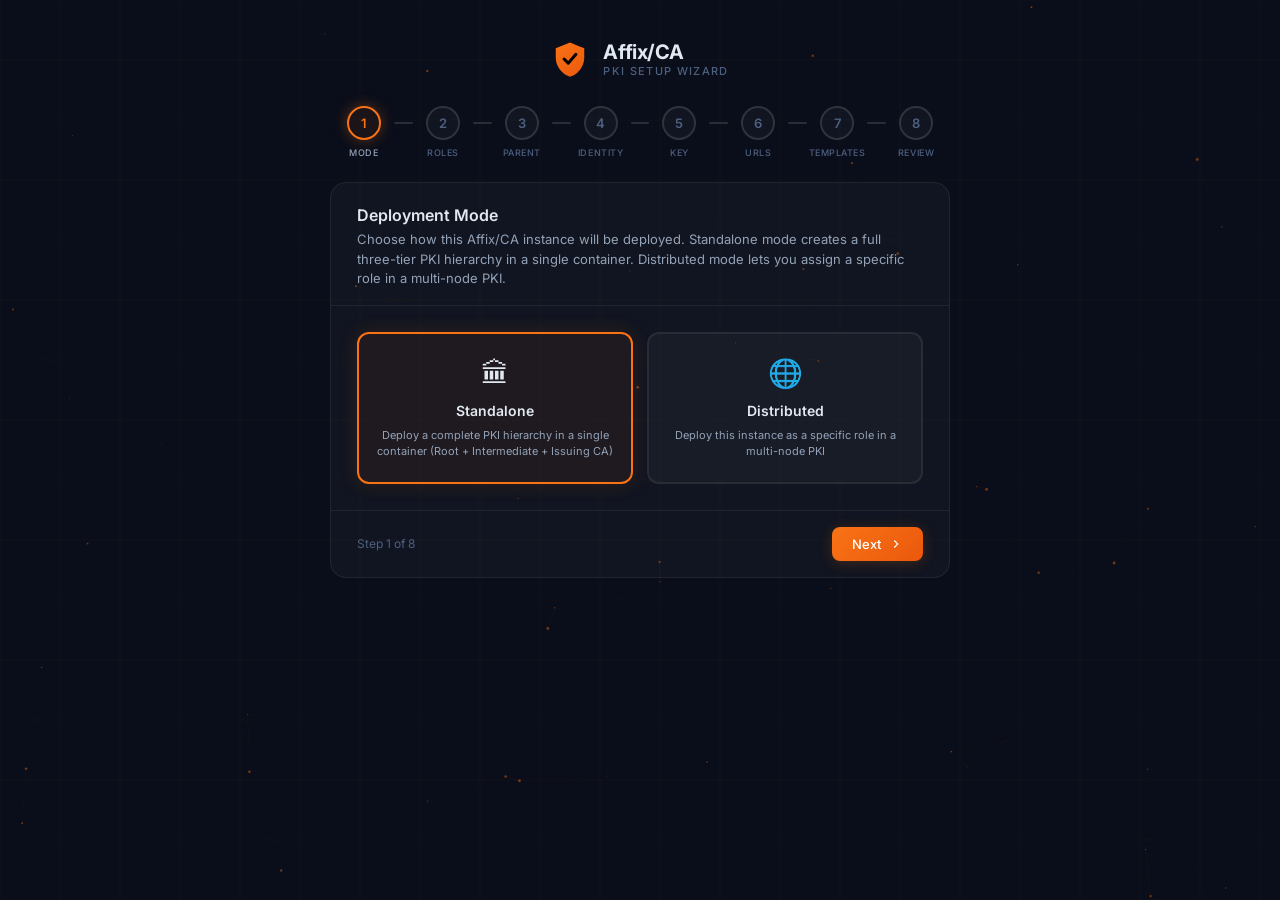
==== AffixCA/shared/ui/setup.html @ 4409b605 "Initial push" ====
<!DOCTYPE html>
<html lang="en">
<head>
  <meta charset="UTF-8" />
  <meta name="viewport" content="width=device-width, initial-scale=1.0" />
  <title>Affix/CA · PKI Setup Wizard</title>
  <link rel="preconnect" href="https://fonts.googleapis.com" />
  <link rel="preconnect" href="https://fonts.gstatic.com" crossorigin />
  <link href="https://fonts.googleapis.com/css2?family=Inter:wght@300;400;500;600;700&family=JetBrains+Mono:wght@400;500;600&display=swap" rel="stylesheet" />
  <style>
    :root {
      --bg:        #0a0e1a;
      --surface:   rgba(255,255,255,0.03);
      --surface2:  rgba(255,255,255,0.06);
      --border:    rgba(255,255,255,0.07);
      --border2:   rgba(255,255,255,0.13);
      --cyan:      #f97316;
      --violet:    #ea580c;
      --green:     #22c55e;
      --amber:     #f59e0b;
      --red:       #f43f5e;
      --text:      #e2e8f0;
      --text-mid:  #94a3b8;
      --text-muted:#4d6080;
      --radius:    12px;
    }

    *, *::before, *::after { box-sizing: border-box; margin: 0; padding: 0; }

    body {
      background: var(--bg);
      font-family: 'Inter', sans-serif;
      color: var(--text);
      min-height: 100vh;
      display: flex;
      align-items: flex-start;
      justify-content: center;
      padding: 40px 16px 60px;
      overflow-x: hidden;
    }

    /* -- Background canvas ------------------------------------------------- */
    #bg-canvas {
      position: fixed; inset: 0; z-index: 0; pointer-events: none;
    }

    /* -- Outer wrapper ----------------------------------------------------- */
    .wrap {
      position: relative; z-index: 1;
      width: 100%; max-width: 620px;
      display: flex; flex-direction: column; gap: 24px;
    }

    /* -- Brand ------------------------------------------------------------- */
    .brand {
      display: flex; align-items: center; gap: 14px;
      justify-content: center; padding-bottom: 4px;
    }
    .brand-shield { width: 38px; height: 38px; flex-shrink: 0; }
    .brand-text { display: flex; flex-direction: column; }
    .brand-title { font-size: 20px; font-weight: 700; letter-spacing: -.02em; }
    .brand-sub {
      font-size: 11px; font-weight: 500; letter-spacing: .12em;
      text-transform: uppercase; color: var(--text-muted);
    }

    /* -- Step indicator ---------------------------------------------------- */
    .steps {
      display: flex; align-items: flex-start; justify-content: space-between;
      padding: 0 4px;
    }
    .step {
      display: flex; flex-direction: column; align-items: center; gap: 7px;
      flex: 0 0 auto; width: 60px;
    }
    .step-ring {
      width: 34px; height: 34px; border-radius: 50%;
      border: 2px solid var(--border2);
      background: var(--surface);
      display: flex; align-items: center; justify-content: center;
      font-size: 13px; font-weight: 600; color: var(--text-muted);
      transition: all .3s ease; flex-shrink: 0; position: relative; z-index: 1;
    }
    .step.active .step-ring {
      border-color: var(--cyan); color: var(--cyan);
      background: rgba(249,115,22,.07);
      box-shadow: 0 0 14px rgba(249,115,22,.35);
    }
    .step.done .step-ring {
      border-color: var(--cyan); background: var(--cyan);
      color: #0a0e1a; font-size: 0;
    }
    .step.done .step-ring::after {
      content: '';
      display: block; width: 14px; height: 8px;
      border-left: 2.5px solid #0a0e1a;
      border-bottom: 2.5px solid #0a0e1a;
      transform: rotate(-45deg) translateY(-2px);
    }
    .step.skip .step-ring {
      border-color: var(--border); color: var(--text-muted);
      opacity: .35;
    }
    .step.skip .step-lbl { opacity: .35; }
    .step-lbl {
      font-size: 9px; font-weight: 500; text-transform: uppercase;
      letter-spacing: .06em; color: var(--text-muted); text-align: center;
      white-space: nowrap;
    }
    .step.active .step-lbl { color: var(--text-mid); }
    .step-line {
      flex: 1; height: 2px; background: var(--border2); align-self: flex-start;
      margin-top: 16px; border-radius: 2px; transition: background .4s;
    }
    .step-line.done { background: var(--cyan); }

    /* -- Card -------------------------------------------------------------- */
    .card {
      background: var(--surface);
      border: 1px solid var(--border);
      border-radius: 16px; overflow: hidden;
    }
    .card-head {
      padding: 22px 26px 16px;
      border-bottom: 1px solid var(--border);
    }
    .card-title { font-size: 16px; font-weight: 600; }
    .card-desc { font-size: 13px; color: var(--text-mid); margin-top: 5px; line-height: 1.5; }
    .card-body { padding: 26px; }
    .card-foot {
      padding: 16px 26px;
      border-top: 1px solid var(--border);
      display: flex; align-items: center; justify-content: space-between;
    }
    .foot-meta { font-size: 12px; color: var(--text-muted); }

    /* -- Panel visibility -------------------------------------------------- */
    .panel { display: none; }
    .panel.active { display: block; }

    /* -- Form -------------------------------------------------------------- */
    .fg { display: flex; flex-direction: column; gap: 18px; }
    .row2 { display: grid; grid-template-columns: 1fr 1fr; gap: 14px; }
    .fgroup { display: flex; flex-direction: column; gap: 6px; }
    .fgroup label {
      font-size: 12px; font-weight: 500; color: var(--text-mid);
      letter-spacing: .02em;
    }
    .fgroup .hint { font-size: 11px; color: var(--text-muted); line-height: 1.4; }
    .opt-tag {
      font-size: 10px; font-weight: 500; color: var(--text-muted);
      border: 1px solid var(--border2); border-radius: 4px;
      padding: 1px 5px; margin-left: 4px; vertical-align: middle;
    }

    input[type=text], input[type=url], input[type=number], input[type=password], select {
      background: rgba(255,255,255,0.04);
      border: 1px solid var(--border2);
      border-radius: 8px; padding: 9px 12px;
      font-size: 13px; font-family: inherit; color: var(--text);
      outline: none; width: 100%;
      transition: border-color .2s, box-shadow .2s;
    }
    input:focus, select:focus {
      border-color: var(--cyan);
      box-shadow: 0 0 0 3px rgba(249,115,22,.1);
    }
    input::placeholder { color: var(--text-muted); }
    input.err { border-color: var(--red); }

    /* -- DN preview -------------------------------------------------------- */
    .dn-box {
      margin-top: 6px;
      background: rgba(0,0,0,.3);
      border: 1px solid var(--border);
      border-radius: 8px; padding: 12px 14px;
    }
    .dn-label {
      font-size: 10px; font-weight: 600; letter-spacing: .1em;
      text-transform: uppercase; color: var(--text-muted); margin-bottom: 6px;
    }
    .dn-val {
      font-family: 'JetBrains Mono', monospace; font-size: 12px;
      color: var(--cyan); word-break: break-all; line-height: 1.6;
    }

    /* -- Mode / role selection cards --------------------------------------- */
    .mode-grid { display: grid; grid-template-columns: 1fr 1fr; gap: 14px; }
    .mode-card {
      background: var(--surface);
      border: 2px solid var(--border);
      border-radius: var(--radius); padding: 22px 18px;
      cursor: pointer; transition: all .2s;
      display: flex; flex-direction: column; gap: 8px;
      user-select: none; text-align: center;
    }
    .mode-card:hover { border-color: var(--border2); background: var(--surface2); }
    .mode-card.sel {
      border-color: var(--cyan); background: rgba(249,115,22,.05);
      box-shadow: 0 0 20px rgba(249,115,22,.13);
    }
    .mode-icon {
      font-size: 28px; margin-bottom: 4px;
      filter: grayscale(0.2);
    }
    .mode-card.sel .mode-icon { filter: none; }
    .mode-name { font-size: 14px; font-weight: 600; }
    .mode-desc { font-size: 11px; color: var(--text-mid); line-height: 1.5; }

    /* -- Role checkboxes / radios ----------------------------------------- */
    .role-list { display: flex; flex-direction: column; gap: 12px; }
    .role-item {
      display: flex; align-items: flex-start; gap: 12px;
      background: var(--surface);
      border: 1px solid var(--border);
      border-radius: var(--radius); padding: 14px 16px;
      cursor: pointer; transition: all .2s; user-select: none;
    }
    .role-item:hover { border-color: var(--border2); background: var(--surface2); }
    .role-item.sel {
      border-color: var(--cyan); background: rgba(249,115,22,.04);
    }
    .role-item input[type=checkbox],
    .role-item input[type=radio] {
      width: 16px; height: 16px; margin-top: 2px; flex-shrink: 0;
      accent-color: var(--cyan);
    }
    .role-info { display: flex; flex-direction: column; gap: 3px; }
    .role-name { font-size: 13px; font-weight: 600; }
    .role-desc { font-size: 11px; color: var(--text-mid); line-height: 1.45; }

    /* -- Key algorithm cards ----------------------------------------------- */
    .key-grid { display: grid; grid-template-columns: 1fr 1fr; gap: 12px; }
    .key-card {
      background: var(--surface);
      border: 2px solid var(--border);
      border-radius: var(--radius); padding: 16px 14px;
      cursor: pointer; transition: all .2s;
      display: flex; flex-direction: column; gap: 5px;
      user-select: none;
    }
    .key-card:hover { border-color: var(--border2); background: var(--surface2); }
    .key-card.sel {
      border-color: var(--cyan); background: rgba(249,115,22,.05);
      box-shadow: 0 0 20px rgba(249,115,22,.13);
    }
    .key-name { font-size: 13px; font-weight: 600; }
    .key-desc { font-size: 11px; color: var(--text-mid); line-height: 1.45; }
    .key-badge {
      display: inline-block; margin-top: 4px;
      font-size: 10px; font-weight: 600; padding: 2px 8px; border-radius: 999px;
    }
    .badge-rec  { background: rgba(249,115,22,.14); color: var(--cyan); }
    .badge-mod  { background: rgba(124,58,237,.18); color: #a78bfa; }
    .badge-leg  { background: rgba(100,100,130,.18); color: var(--text-muted); }

    /* -- Validity slider --------------------------------------------------- */
    .slider-row { display: flex; align-items: center; gap: 14px; margin-top: 2px; }
    .slider {
      -webkit-appearance: none; flex: 1; height: 4px;
      background: var(--border2); border-radius: 4px; outline: none;
    }
    .slider::-webkit-slider-thumb {
      -webkit-appearance: none; width: 18px; height: 18px; border-radius: 50%;
      background: var(--cyan); cursor: pointer;
      box-shadow: 0 0 10px rgba(249,115,22,.5);
    }
    .slider-val {
      font-family: 'JetBrains Mono', monospace; font-size: 13px; font-weight: 600;
      color: var(--cyan); min-width: 72px; text-align: right;
    }
    .slider-ticks {
      display: flex; justify-content: space-between;
      font-size: 10px; color: var(--text-muted); margin-top: 5px;
    }

    /* -- Section heading --------------------------------------------------- */
    .section-label {
      font-size: 11px; font-weight: 600; letter-spacing: .08em;
      text-transform: uppercase; color: var(--text-muted); margin-bottom: 12px;
    }

    /* -- Template cards ---------------------------------------------------- */
    .tpl-grid { display: grid; grid-template-columns: 1fr 1fr; gap: 10px; }
    .tpl-card {
      display: flex; align-items: flex-start; gap: 10px;
      background: var(--surface);
      border: 1px solid var(--border);
      border-left: 3px solid var(--border2);
      border-radius: var(--radius); padding: 12px 14px;
      cursor: pointer; transition: all .2s; user-select: none;
    }
    .tpl-card:hover { border-color: var(--border2); background: var(--surface2); }
    .tpl-card.sel {
      border-color: var(--cyan); border-left-color: var(--cyan);
      background: rgba(249,115,22,.04);
    }
    .tpl-card.tpl-server  { border-left-color: var(--green); }
    .tpl-card.tpl-client  { border-left-color: #ea580c; }
    .tpl-card.tpl-code    { border-left-color: var(--violet); }
    .tpl-card.tpl-email   { border-left-color: var(--amber); }
    .tpl-card.tpl-device  { border-left-color: #6366f1; }
    .tpl-card.tpl-wifi    { border-left-color: #f59e0b; }
    .tpl-card.tpl-vpn     { border-left-color: #8b5cf6; }
    .tpl-card.tpl-smart   { border-left-color: #ec4899; }
    .tpl-card.sel.tpl-server  { border-left-color: var(--green); }
    .tpl-card.sel.tpl-client  { border-left-color: #ea580c; }
    .tpl-card.sel.tpl-code    { border-left-color: var(--violet); }
    .tpl-card.sel.tpl-email   { border-left-color: var(--amber); }
    .tpl-card.sel.tpl-device  { border-left-color: #6366f1; }
    .tpl-card.sel.tpl-wifi    { border-left-color: #f59e0b; }
    .tpl-card.sel.tpl-vpn     { border-left-color: #8b5cf6; }
    .tpl-card.sel.tpl-smart   { border-left-color: #ec4899; }
    .tpl-card input[type=checkbox] {
      width: 14px; height: 14px; margin-top: 1px; flex-shrink: 0;
      accent-color: var(--cyan);
    }
    .tpl-info { display: flex; flex-direction: column; gap: 2px; }
    .tpl-name { font-size: 12px; font-weight: 600; }
    .tpl-desc { font-size: 10px; color: var(--text-mid); line-height: 1.4; }
    .tpl-icon { font-size: 14px; flex-shrink: 0; margin-top: 1px; }

    /* -- Buttons ----------------------------------------------------------- */
    .btn {
      display: inline-flex; align-items: center; gap: 8px;
      padding: 9px 20px; border-radius: 8px; border: none;
      font-size: 13px; font-weight: 500; font-family: inherit;
      cursor: pointer; transition: all .2s; text-decoration: none;
      white-space: nowrap;
    }
    .btn-primary {
      background: linear-gradient(135deg, #f97316, #ea580c);
      color: #fff; box-shadow: 0 2px 14px rgba(249,115,22,.2);
    }
    .btn-primary:hover { box-shadow: 0 4px 22px rgba(249,115,22,.38); transform: translateY(-1px); }
    .btn-primary:disabled { opacity: .45; cursor: not-allowed; transform: none; }
    .btn-ghost {
      background: transparent; color: var(--text-mid);
      border: 1px solid var(--border2);
    }
    .btn-ghost:hover { color: var(--text); border-color: rgba(255,255,255,.22); }
    .btn-success {
      background: linear-gradient(135deg, #f97316, #ea580c);
      color: #fff; box-shadow: 0 2px 14px rgba(249,115,22,.25);
      font-size: 14px; font-weight: 600; padding: 11px 28px;
    }
    .btn-success:hover { box-shadow: 0 4px 24px rgba(249,115,22,.45); transform: translateY(-1px); }
    .btn-test {
      background: rgba(249,115,22,.1); color: var(--cyan);
      border: 1px solid rgba(249,115,22,.25);
      padding: 7px 16px; font-size: 12px;
    }
    .btn-test:hover { background: rgba(249,115,22,.18); }
    .btn-test:disabled { opacity: .4; cursor: not-allowed; }

    /* -- Review table ------------------------------------------------------ */
    .review { display: flex; flex-direction: column; gap: 0; }
    .rrow {
      display: flex; justify-content: space-between; align-items: baseline;
      padding: 9px 0; border-bottom: 1px solid var(--border);
      gap: 16px;
    }
    .rrow:last-child { border-bottom: none; }
    .rkey { font-size: 12px; color: var(--text-muted); flex-shrink: 0; min-width: 128px; }
    .rval { font-family: 'JetBrains Mono', monospace; font-size: 12px; color: var(--text); word-break: break-all; text-align: right; }

    /* -- Error banner ------------------------------------------------------ */
    .err-box {
      background: rgba(244,63,94,.08); border: 1px solid rgba(244,63,94,.28);
      border-radius: 8px; padding: 12px 14px;
      font-size: 12px; color: #f87171; margin-bottom: 18px; display: none;
    }
    .err-box.show { display: block; }

    /* -- Connection test result -------------------------------------------- */
    .conn-result {
      margin-top: 14px; padding: 14px 16px;
      background: rgba(0,0,0,.3); border: 1px solid var(--border);
      border-radius: 8px; display: none;
    }
    .conn-result.show { display: block; }
    .conn-result.success { border-color: rgba(249,115,22,.3); }
    .conn-result.failure { border-color: rgba(244,63,94,.3); }
    .conn-result .conn-title {
      font-size: 12px; font-weight: 600; margin-bottom: 6px;
    }
    .conn-result.success .conn-title { color: var(--cyan); }
    .conn-result.failure .conn-title { color: var(--red); }
    .conn-detail {
      font-family: 'JetBrains Mono', monospace; font-size: 11px;
      color: var(--text-mid); line-height: 1.7;
    }

    /* -- Progress screen --------------------------------------------------- */
    .progress-wrap { padding: 32px 26px 26px; }
    .spinner {
      width: 36px; height: 36px; border-radius: 50%;
      border: 3px solid rgba(249,115,22,.1); border-top-color: var(--cyan);
      animation: spin .75s linear infinite; margin: 0 auto 20px;
    }
    @keyframes spin { to { transform: rotate(360deg); } }
    .prog-log {
      background: rgba(0,0,0,.4); border: 1px solid var(--border);
      border-radius: 8px; padding: 14px 16px;
      font-family: 'JetBrains Mono', monospace; font-size: 11px; line-height: 1.8;
      color: var(--text-muted); height: 220px; overflow-y: auto;
    }
    .log-l { display: block; }
    .log-l::before { content: '\203A '; color: var(--border2); }
    .log-l.active { color: var(--cyan); }
    .log-l.done   { color: var(--cyan); }
    .prog-title { font-size: 16px; font-weight: 600; text-align: center; margin-bottom: 6px; }
    .prog-sub   { font-size: 13px; color: var(--text-mid); text-align: center; margin-bottom: 24px; }

    /* -- Success screen ---------------------------------------------------- */
    .success-wrap { padding: 36px 26px 30px; display: flex; flex-direction: column; align-items: center; gap: 20px; }
    .check-ring {
      width: 62px; height: 62px; border-radius: 50%;
      background: rgba(249,115,22,.1); border: 2px solid var(--cyan);
      display: flex; align-items: center; justify-content: center;
      box-shadow: 0 0 28px rgba(249,115,22,.22);
    }
    .check-ring svg { width: 30px; height: 30px; stroke: var(--cyan); }
    .suc-title { font-size: 20px; font-weight: 700; text-align: center; }
    .suc-sub   { font-size: 13px; color: var(--text-mid); text-align: center; max-width: 400px; line-height: 1.6; }
    .cert-grid {
      width: 100%; background: rgba(0,0,0,.35);
      border: 1px solid var(--border); border-radius: 8px;
      padding: 14px 16px; display: flex; flex-direction: column; gap: 8px;
    }
    .ci-row { display: flex; gap: 10px; font-size: 12px; }
    .ci-key { font-family: 'JetBrains Mono', monospace; color: var(--text-muted); min-width: 102px; flex-shrink: 0; }
    .ci-val { font-family: 'JetBrains Mono', monospace; color: var(--cyan); word-break: break-all; }

    /* -- Standalone note --------------------------------------------------- */
    .note-box {
      background: rgba(249,115,22,.04); border: 1px solid rgba(249,115,22,.12);
      border-radius: 8px; padding: 10px 14px; margin-top: 8px;
      font-size: 11px; color: var(--text-mid); line-height: 1.5;
    }

    /* -- Help modal -------------------------------------------------------- */
    .modal-overlay {
      position: fixed; inset: 0; z-index: 100;
      background: rgba(0,0,0,.65); backdrop-filter: blur(4px);
      display: none; align-items: center; justify-content: center;
      padding: 24px;
    }
    .modal-overlay.show { display: flex; }
    .modal {
      background: #111827; border: 1px solid var(--border2);
      border-radius: 16px; max-width: 640px; width: 100%;
      max-height: 80vh; overflow-y: auto;
      box-shadow: 0 8px 40px rgba(0,0,0,.6);
    }
    .modal-head {
      padding: 20px 24px 14px;
      border-bottom: 1px solid var(--border);
      display: flex; align-items: center; justify-content: space-between;
    }
    .modal-head h3 { font-size: 15px; font-weight: 600; }
    .modal-close {
      background: none; border: none; color: var(--text-muted);
      cursor: pointer; font-size: 18px; padding: 4px 8px;
      border-radius: 6px; transition: all .2s;
    }
    .modal-close:hover { color: var(--text); background: var(--surface2); }
    .modal-body { padding: 20px 24px 24px; }
    .modal-body h4 {
      font-size: 13px; font-weight: 600; color: var(--cyan);
      margin: 18px 0 8px; display: flex; align-items: center; gap: 8px;
    }
    .modal-body h4:first-child { margin-top: 0; }
    .modal-body p {
      font-size: 12px; color: var(--text-mid); line-height: 1.65; margin: 0 0 8px;
    }
    .modal-body code {
      font-family: 'JetBrains Mono', monospace; font-size: 11px;
      background: rgba(249,115,22,.08); color: var(--cyan);
      padding: 1px 6px; border-radius: 4px;
    }
    .modal-body .url-example {
      background: rgba(0,0,0,.35); border: 1px solid var(--border);
      border-radius: 8px; padding: 10px 14px; margin: 8px 0 12px;
      font-family: 'JetBrains Mono', monospace; font-size: 11px;
      color: var(--green); line-height: 1.7;
    }
    .modal-body .role-tag {
      display: inline-block; font-size: 10px; font-weight: 600;
      padding: 2px 8px; border-radius: 999px; margin-left: 4px;
    }
    .role-tag.rt-issuing { background: rgba(34,197,94,.15); color: var(--green); }
    .role-tag.rt-all { background: rgba(124,58,237,.18); color: #a78bfa; }

    /* -- Help trigger button ----------------------------------------------- */
    .btn-help {
      background: rgba(249,115,22,.08); color: var(--cyan);
      border: 1px solid rgba(249,115,22,.2); border-radius: 8px;
      padding: 6px 14px; font-size: 12px; font-weight: 500;
      font-family: inherit; cursor: pointer; transition: all .2s;
      display: inline-flex; align-items: center; gap: 6px;
    }
    .btn-help:hover { background: rgba(249,115,22,.15); border-color: rgba(249,115,22,.35); }
  </style>
</head>
<body>
  <canvas id="bg-canvas"></canvas>

  <div class="wrap">

    <!-- Brand -->
    <div class="brand">
      <svg class="brand-shield" viewBox="0 0 32 32" fill="none">
        <path d="M16 2L4 7v8c0 7.18 5.16 13.9 12 15.93C22.84 28.9 28 22.18 28 15V7L16 2z" fill="url(#sg)"/>
        <path d="M11 16l3.5 3.5L21 12" stroke="#000" stroke-width="2.5" stroke-linecap="round" stroke-linejoin="round"/>
        <defs>
          <linearGradient id="sg" x1="4" y1="2" x2="28" y2="32" gradientUnits="userSpaceOnUse">
            <stop offset="0%" stop-color="#f97316"/>
            <stop offset="100%" stop-color="#ea580c"/>
          </linearGradient>
        </defs>
      </svg>
      <div class="brand-text">
        <span class="brand-title">Affix/CA</span>
        <span class="brand-sub">PKI Setup Wizard</span>
      </div>
    </div>

    <!-- Step indicator -->
    <div class="steps" id="steps">
      <div class="step active" data-s="1">
        <div class="step-ring">1</div>
        <div class="step-lbl">Mode</div>
      </div>
      <div class="step-line" id="line-1"></div>
      <div class="step" data-s="2">
        <div class="step-ring">2</div>
        <div class="step-lbl">Roles</div>
      </div>
      <div class="step-line" id="line-2"></div>
      <div class="step" data-s="3">
        <div class="step-ring">3</div>
        <div class="step-lbl">Parent</div>
      </div>
      <div class="step-line" id="line-3"></div>
      <div class="step" data-s="4">
        <div class="step-ring">4</div>
        <div class="step-lbl">Identity</div>
      </div>
      <div class="step-line" id="line-4"></div>
      <div class="step" data-s="5">
        <div class="step-ring">5</div>
        <div class="step-lbl">Key</div>
      </div>
      <div class="step-line" id="line-5"></div>
      <div class="step" data-s="6">
        <div class="step-ring">6</div>
        <div class="step-lbl">URLs</div>
      </div>
      <div class="step-line" id="line-6"></div>
      <div class="step" data-s="7">
        <div class="step-ring">7</div>
        <div class="step-lbl">Templates</div>
      </div>
      <div class="step-line" id="line-7"></div>
      <div class="step" data-s="8">
        <div class="step-ring">8</div>
        <div class="step-lbl">Review</div>
      </div>
    </div>

    <!-- ================================================================== -->
    <!-- Step 1 -- Deployment Mode                                          -->
    <!-- ================================================================== -->
    <div class="card panel active" id="p1">
      <div class="card-head">
        <div class="card-title">Deployment Mode</div>
        <div class="card-desc">
          Choose how this Affix/CA instance will be deployed. Standalone mode creates a full three-tier PKI hierarchy in a single container. Distributed mode lets you assign a specific role in a multi-node PKI.
        </div>
      </div>
      <div class="card-body">
        <div class="mode-grid" id="mode-grid">
          <div class="mode-card sel" data-mode="standalone">
            <div class="mode-icon">&#x1f3db;</div>
            <div class="mode-name">Standalone</div>
            <div class="mode-desc">Deploy a complete PKI hierarchy in a single container (Root + Intermediate + Issuing CA)</div>
          </div>
          <div class="mode-card" data-mode="distributed">
            <div class="mode-icon">&#x1f310;</div>
            <div class="mode-name">Distributed</div>
            <div class="mode-desc">Deploy this instance as a specific role in a multi-node PKI</div>
          </div>
        </div>
      </div>
      <div class="card-foot">
        <span class="foot-meta">Step 1 of 8</span>
        <button class="btn btn-primary" id="btn-next-1">
          Next
          <svg viewBox="0 0 24 24" fill="none" stroke="currentColor" stroke-width="2" width="14" height="14">
            <polyline points="9 18 15 12 9 6"/>
          </svg>
        </button>
      </div>
    </div>

    <!-- ================================================================== -->
    <!-- Step 2 -- Role Selection                                           -->
    <!-- ================================================================== -->
    <div class="card panel" id="p2">
      <div class="card-head">
        <div class="card-title">Role Selection</div>
        <div class="card-desc" id="role-desc">
          All three CA roles will be deployed on this instance.
        </div>
      </div>
      <div class="card-body">
        <!-- Standalone: checkboxes (all pre-checked, disabled) -->
        <div id="roles-standalone" class="role-list">
          <label class="role-item sel">
            <input type="checkbox" checked disabled />
            <div class="role-info">
              <div class="role-name">Root CA</div>
              <div class="role-desc">The trust anchor of your PKI. Issues certificates only to subordinate CAs.</div>
            </div>
          </label>
          <label class="role-item sel">
            <input type="checkbox" checked disabled />
            <div class="role-info">
              <div class="role-name">Intermediate CA</div>
              <div class="role-desc">Policy CA that bridges the Root and Issuing CA. Adds a layer of security.</div>
            </div>
          </label>
          <label class="role-item sel">
            <input type="checkbox" checked disabled />
            <div class="role-info">
              <div class="role-name">Issuing CA</div>
              <div class="role-desc">Issues end-entity certificates (TLS, S/MIME, code signing, etc.) to users and servers.</div>
            </div>
          </label>
          <div class="note-box">All roles will run on this instance.</div>
        </div>
        <!-- Distributed: radio buttons -->
        <div id="roles-distributed" class="role-list" style="display:none">
          <label class="role-item sel" data-role="root">
            <input type="radio" name="dist-role" value="root" checked />
            <div class="role-info">
              <div class="role-name">Root CA</div>
              <div class="role-desc">The trust anchor of your PKI. Typically kept offline after signing subordinate CAs.</div>
            </div>
          </label>
          <label class="role-item" data-role="intermediate">
            <input type="radio" name="dist-role" value="intermediate" />
            <div class="role-info">
              <div class="role-name">Intermediate CA</div>
              <div class="role-desc">Policy CA that bridges the Root and Issuing CA. Adds an isolation layer.</div>
            </div>
          </label>
          <label class="role-item" data-role="issuing">
            <input type="radio" name="dist-role" value="issuing" />
            <div class="role-info">
              <div class="role-name">Issuing CA</div>
              <div class="role-desc">Issues end-entity certificates to users, servers, and devices.</div>
            </div>
          </label>
        </div>
      </div>
      <div class="card-foot">
        <button class="btn btn-ghost" id="btn-back-2">
          <svg viewBox="0 0 24 24" fill="none" stroke="currentColor" stroke-width="2" width="14" height="14">
            <polyline points="15 18 9 12 15 6"/>
          </svg>
          Back
        </button>
        <button class="btn btn-primary" id="btn-next-2">
          Next
          <svg viewBox="0 0 24 24" fill="none" stroke="currentColor" stroke-width="2" width="14" height="14">
            <polyline points="9 18 15 12 9 6"/>
          </svg>
        </button>
      </div>
    </div>

    <!-- ================================================================== -->
    <!-- Step 3 -- Parent Connection                                        -->
    <!-- ================================================================== -->
    <div class="card panel" id="p3">
      <div class="card-head">
        <div class="card-title">Parent CA Connection</div>
        <div class="card-desc">
          This node requires a parent CA to sign its certificate. Provide the URL of the parent CA instance so we can establish the trust chain.
        </div>
      </div>
      <div class="card-body">
        <div class="fg">
          <div class="fgroup">
            <label>Parent CA URL *</label>
            <input id="f-parent-url" type="url" placeholder="https://root-ca.example.com:8080" />
            <span class="hint">The base URL of the parent Affix/CA instance that will sign this CA's certificate</span>
          </div>
          <button class="btn btn-test" id="btn-test-conn" type="button">
            <svg viewBox="0 0 24 24" fill="none" stroke="currentColor" stroke-width="2" width="14" height="14">
              <path d="M22 11.08V12a10 10 0 1 1-5.93-9.14"/>
              <polyline points="22 4 12 14.01 9 11.01"/>
            </svg>
            Test Connection
          </button>
          <div class="conn-result" id="conn-result">
            <div class="conn-title" id="conn-title"></div>
            <div class="conn-detail" id="conn-detail"></div>
          </div>
        </div>
      </div>
      <div class="card-foot">
        <button class="btn btn-ghost" id="btn-back-3">
          <svg viewBox="0 0 24 24" fill="none" stroke="currentColor" stroke-width="2" width="14" height="14">
            <polyline points="15 18 9 12 15 6"/>
          </svg>
          Back
        </button>
        <button class="btn btn-primary" id="btn-next-3">
          Next
          <svg viewBox="0 0 24 24" fill="none" stroke="currentColor" stroke-width="2" width="14" height="14">
            <polyline points="9 18 15 12 9 6"/>
          </svg>
        </button>
      </div>
    </div>

    <!-- ================================================================== -->
    <!-- Step 4 -- Organization Identity                                    -->
    <!-- ================================================================== -->
    <div class="card panel" id="p4">
      <div class="card-head">
        <div class="card-title">Organization Identity</div>
        <div class="card-desc">
          These details are embedded in the CA certificate and propagated to every certificate this CA signs. Choose carefully -- they cannot be changed without reissuing the CA.
        </div>
      </div>
      <div class="card-body">
        <div class="fg">
          <div class="fgroup">
            <label>Organization Name *</label>
            <input id="f-org" type="text" placeholder="Acme Corp" autocomplete="organization" />
          </div>
          <div class="fgroup">
            <label>CA Common Name (CN) *</label>
            <input id="f-cn" type="text" placeholder="Acme Corp Root CA" />
            <span class="hint">The display name shown in certificate viewers for this CA</span>
          </div>
          <div class="row2">
            <div class="fgroup">
              <label>Country (2-letter ISO) *</label>
              <input id="f-country" type="text" placeholder="US" maxlength="2"
                     style="text-transform:uppercase; letter-spacing:.1em" autocomplete="country" />
            </div>
            <div class="fgroup">
              <label>State / Province <span class="opt-tag">optional</span></label>
              <input id="f-state" type="text" placeholder="California" autocomplete="address-level1" />
            </div>
          </div>
          <div class="fgroup">
            <label>Locality / City <span class="opt-tag">optional</span></label>
            <input id="f-locality" type="text" placeholder="San Francisco" autocomplete="address-level2" />
          </div>

          <!-- Live DN preview -->
          <div class="dn-box">
            <div class="dn-label">Distinguished Name Preview</div>
            <div class="dn-val" id="dn-val">/C=US/CN=Root CA</div>
          </div>
        </div>
      </div>
      <div class="card-foot">
        <button class="btn btn-ghost" id="btn-back-4">
          <svg viewBox="0 0 24 24" fill="none" stroke="currentColor" stroke-width="2" width="14" height="14">
            <polyline points="15 18 9 12 15 6"/>
          </svg>
          Back
        </button>
        <button class="btn btn-primary" id="btn-next-4">
          Next
          <svg viewBox="0 0 24 24" fill="none" stroke="currentColor" stroke-width="2" width="14" height="14">
            <polyline points="9 18 15 12 9 6"/>
          </svg>
        </button>
      </div>
    </div>

    <!-- ================================================================== -->
    <!-- Step 5 -- Key & Validity                                           -->
    <!-- ================================================================== -->
    <div class="card panel" id="p5">
      <div class="card-head">
        <div class="card-title">Key &amp; Certificate Configuration</div>
        <div class="card-desc">
          Select the cryptographic algorithm for the CA private key and set how long the CA certificate will be valid.
        </div>
      </div>
      <div class="card-body">
        <div class="section-label">Key Algorithm</div>
        <div class="key-grid" id="key-grid">
          <div class="key-card sel" data-algo="rsa" data-param="4096">
            <div class="key-name">RSA 4096</div>
            <div class="key-desc">Maximum compatibility -- works with all PKI clients, smart cards, and HSMs</div>
            <span class="key-badge badge-rec">Recommended</span>
          </div>
          <div class="key-card" data-algo="ecdsa" data-param="P-384">
            <div class="key-name">ECDSA P-384</div>
            <div class="key-desc">Modern elliptic curve -- smaller keys, faster verification, suite-B compliant</div>
            <span class="key-badge badge-mod">Modern</span>
          </div>
          <div class="key-card" data-algo="rsa" data-param="2048">
            <div class="key-name">RSA 2048</div>
            <div class="key-desc">Broad compatibility with older devices, significantly faster key generation</div>
            <span class="key-badge badge-leg">Legacy</span>
          </div>
          <div class="key-card" data-algo="ecdsa" data-param="P-256">
            <div class="key-name">ECDSA P-256</div>
            <div class="key-desc">Smallest footprint, ideal for IoT and resource-constrained environments</div>
            <span class="key-badge badge-mod">Modern</span>
          </div>
        </div>

        <div style="margin-top: 28px;">
          <div class="section-label">Certificate Validity Period</div>
          <div class="slider-row">
            <input type="range" class="slider" id="validity-slider"
                   min="3652" max="10957" value="10957" step="365" />
            <div class="slider-val" id="validity-display">30 years</div>
          </div>
          <div class="slider-ticks" id="slider-ticks">
            <span>10 yr</span>
            <span>15 yr</span>
            <span>20 yr</span>
            <span>25 yr</span>
            <span>30 yr</span>
          </div>
          <span class="hint" id="validity-hint" style="margin-top:8px;display:block">
            Root CAs are typically valid for 20-30 years. The CA must be renewed before it expires.
          </span>
        </div>
      </div>
      <div class="card-foot">
        <button class="btn btn-ghost" id="btn-back-5">
          <svg viewBox="0 0 24 24" fill="none" stroke="currentColor" stroke-width="2" width="14" height="14">
            <polyline points="15 18 9 12 15 6"/>
          </svg>
          Back
        </button>
        <button class="btn btn-primary" id="btn-next-5">
          Next
          <svg viewBox="0 0 24 24" fill="none" stroke="currentColor" stroke-width="2" width="14" height="14">
            <polyline points="9 18 15 12 9 6"/>
          </svg>
        </button>
      </div>
    </div>

    <!-- ================================================================== -->
    <!-- Step 6 -- PKI Distribution URLs                                    -->
    <!-- ================================================================== -->
    <div class="card panel" id="p6">
      <div class="card-head">
        <div class="card-title" style="display:flex;align-items:center;gap:12px">
          PKI Distribution URLs
          <button class="btn-help" id="btn-url-help" type="button">
            <svg viewBox="0 0 24 24" fill="none" stroke="currentColor" stroke-width="2" width="14" height="14">
              <circle cx="12" cy="12" r="10"/><path d="M9.09 9a3 3 0 0 1 5.83 1c0 2-3 3-3 3"/><line x1="12" y1="17" x2="12.01" y2="17"/>
            </svg>
            What are these?
          </button>
        </div>
        <div class="card-desc">
          Define the public URLs where clients can download CA certificates, CRLs, and check certificate status. These URLs are embedded into every certificate this CA signs and cannot be easily changed later.
        </div>
      </div>
      <div class="card-body">
        <div class="fg">
          <div class="fgroup">
            <label>CRL Distribution Point (CDP) <span class="opt-tag">recommended</span></label>
            <input id="f-cdp-url" type="url" placeholder="http://crl.example.com/ca.crl" />
            <span class="hint">URL where the Certificate Revocation List can be downloaded. Clients check this to verify certificates haven't been revoked.</span>
          </div>
          <div class="fgroup">
            <label>Authority Information Access (AIA) <span class="opt-tag">recommended</span></label>
            <input id="f-aia-url" type="url" placeholder="http://certs.example.com/ca.crt" />
            <span class="hint">URL where the issuing CA's certificate can be downloaded. Helps clients build the full trust chain.</span>
          </div>
          <div class="fgroup">
            <label>OCSP Responder URL <span class="opt-tag">recommended</span></label>
            <input id="f-ocsp-url" type="url" placeholder="http://ocsp.example.com" />
            <span class="hint">URL of the Online Certificate Status Protocol responder for real-time revocation checking.</span>
          </div>
          <div class="note-box">
            These URLs use <strong>HTTP</strong> (not HTTPS) by convention because the responses themselves are cryptographically signed. Leave blank to skip -- you can configure them later in Settings, but certificates already issued will not be updated.
          </div>
        </div>
      </div>
      <div class="card-foot">
        <button class="btn btn-ghost" id="btn-back-6">
          <svg viewBox="0 0 24 24" fill="none" stroke="currentColor" stroke-width="2" width="14" height="14">
            <polyline points="15 18 9 12 15 6"/>
          </svg>
          Back
        </button>
        <button class="btn btn-primary" id="btn-next-6">
          Next
          <svg viewBox="0 0 24 24" fill="none" stroke="currentColor" stroke-width="2" width="14" height="14">
            <polyline points="9 18 15 12 9 6"/>
          </svg>
        </button>
      </div>
    </div>

    <!-- ================================================================== -->
    <!-- Step 7 -- Certificate Templates                                    -->
    <!-- ================================================================== -->
    <div class="card panel" id="p7">
      <div class="card-head">
        <div class="card-title">Certificate Templates</div>
        <div class="card-desc">
          Select the certificate templates this Issuing CA will be authorized to issue. You can add or remove templates later from the dashboard.
        </div>
      </div>
      <div class="card-body">
        <div class="tpl-grid" id="tpl-grid">
          <label class="tpl-card tpl-server sel" data-tpl="tls-server">
            <input type="checkbox" checked />
            <div class="tpl-info">
              <div class="tpl-name">TLS Server</div>
              <div class="tpl-desc">HTTPS and TLS server authentication</div>
            </div>
          </label>
          <label class="tpl-card tpl-client sel" data-tpl="tls-client">
            <input type="checkbox" checked />
            <div class="tpl-info">
              <div class="tpl-name">TLS Client</div>
              <div class="tpl-desc">Mutual TLS client authentication</div>
            </div>
          </label>
          <label class="tpl-card tpl-code" data-tpl="code-signing">
            <input type="checkbox" />
            <div class="tpl-info">
              <div class="tpl-name">Code Signing</div>
              <div class="tpl-desc">Software and driver signing</div>
            </div>
          </label>
          <label class="tpl-card tpl-email" data-tpl="smime">
            <input type="checkbox" />
            <div class="tpl-info">
              <div class="tpl-name">S/MIME Email</div>
              <div class="tpl-desc">Email encryption and signing</div>
            </div>
          </label>
          <label class="tpl-card tpl-device" data-tpl="device-auth">
            <input type="checkbox" />
            <div class="tpl-info">
              <div class="tpl-name">Device Authentication</div>
              <div class="tpl-desc">IoT and managed device identity</div>
            </div>
          </label>
          <label class="tpl-card tpl-wifi" data-tpl="wifi-eap">
            <input type="checkbox" />
            <div class="tpl-info">
              <div class="tpl-name">WiFi / EAP-TLS</div>
              <div class="tpl-desc">802.1X wireless authentication</div>
            </div>
          </label>
          <label class="tpl-card tpl-vpn" data-tpl="vpn-client">
            <input type="checkbox" />
            <div class="tpl-info">
              <div class="tpl-name">VPN Client</div>
              <div class="tpl-desc">VPN client certificate authentication</div>
            </div>
          </label>
          <label class="tpl-card tpl-vpn" data-tpl="vpn-server">
            <input type="checkbox" />
            <div class="tpl-info">
              <div class="tpl-name">VPN Server</div>
              <div class="tpl-desc">VPN gateway server identity</div>
            </div>
          </label>
          <label class="tpl-card tpl-smart" data-tpl="smart-card">
            <input type="checkbox" />
            <div class="tpl-info">
              <div class="tpl-name">Smart Card Logon</div>
              <div class="tpl-desc">Smart card-based authentication</div>
            </div>
          </label>
        </div>
      </div>
      <div class="card-foot">
        <button class="btn btn-ghost" id="btn-back-7">
          <svg viewBox="0 0 24 24" fill="none" stroke="currentColor" stroke-width="2" width="14" height="14">
            <polyline points="15 18 9 12 15 6"/>
          </svg>
          Back
        </button>
        <button class="btn btn-primary" id="btn-next-7">
          Review Configuration
          <svg viewBox="0 0 24 24" fill="none" stroke="currentColor" stroke-width="2" width="14" height="14">
            <polyline points="9 18 15 12 9 6"/>
          </svg>
        </button>
      </div>
    </div>

    <!-- ================================================================== -->
    <!-- Step 8 -- Review & Generate                                        -->
    <!-- ================================================================== -->
    <div class="card panel" id="p8">

      <!-- 7a: Review screen -->
      <div id="screen-review">
        <div class="card-head">
          <div class="card-title">Review &amp; Initialize</div>
          <div class="card-desc">
            Confirm every field before proceeding. The private key generated here is stored encrypted on the CA volume -- it cannot be recovered if lost.
          </div>
        </div>
        <div class="card-body">
          <div class="err-box" id="err-box"></div>
          <div class="review" id="review-rows"></div>

          <div style="margin-top:24px; border-top:1px solid var(--border); padding-top:20px;">
            <div class="section-label">Admin Account</div>
            <div class="fg">
              <div class="fgroup">
                <label>Admin Password *</label>
                <input id="f-admin-pass" type="password" placeholder="Choose a strong password" autocomplete="new-password" />
                <span class="hint">This password is used to sign into the dashboard. The default username is <strong>admin</strong>.</span>
              </div>
              <div class="fgroup">
                <label>Confirm Password *</label>
                <input id="f-admin-pass2" type="password" placeholder="Re-enter password" autocomplete="new-password" />
              </div>
            </div>
          </div>
        </div>
        <div class="card-foot">
          <button class="btn btn-ghost" id="btn-back-8">
            <svg viewBox="0 0 24 24" fill="none" stroke="currentColor" stroke-width="2" width="14" height="14">
              <polyline points="15 18 9 12 15 6"/>
            </svg>
            Back
          </button>
          <button class="btn btn-primary" id="btn-init">
            <svg viewBox="0 0 24 24" fill="none" stroke="currentColor" stroke-width="2" width="16" height="16">
              <polygon points="12 2 15.09 8.26 22 9.27 17 14.14 18.18 21.02 12 17.77 5.82 21.02 7 14.14 2 9.27 8.91 8.26 12 2"/>
            </svg>
            Initialize PKI
          </button>
        </div>
      </div>

      <!-- 7b: Progress screen -->
      <div id="screen-progress" style="display:none">
        <div class="progress-wrap">
          <div class="spinner"></div>
          <div class="prog-title">Initializing PKI...</div>
          <div class="prog-sub" id="prog-sub">Submitting configuration to ceremony API...</div>
          <div class="prog-log" id="prog-log"></div>
        </div>
      </div>

      <!-- 7c: Success screen -->
      <div id="screen-success" style="display:none">
        <div class="success-wrap">
          <div class="check-ring">
            <svg viewBox="0 0 24 24" fill="none" stroke-width="2.5" stroke-linecap="round" stroke-linejoin="round">
              <path d="M22 11.08V12a10 10 0 1 1-5.93-9.14"/>
              <polyline points="22 4 12 14.01 9 11.01"/>
            </svg>
          </div>
          <div class="suc-title">PKI Initialized Successfully</div>
          <div class="suc-sub" id="suc-sub">
            Your certificate authority hierarchy is operational. Sign in with your admin credentials to access the dashboard.
          </div>
          <div class="cert-grid" id="cert-details"></div>
          <a href="/login" class="btn btn-success" id="btn-dashboard">
            Sign In &rarr;
          </a>
        </div>
      </div>

    </div><!-- /p8 -->
  </div><!-- /wrap -->

  <!-- ================================================================== -->
  <!-- Help Modal -- PKI Distribution URLs                                -->
  <!-- ================================================================== -->
  <div class="modal-overlay" id="modal-url-help">
    <div class="modal">
      <div class="modal-head">
        <h3>PKI Distribution URLs Explained</h3>
        <button class="modal-close" id="modal-url-close">&times;</button>
      </div>
      <div class="modal-body">
        <p>When a CA signs a certificate, it embeds URLs that tell clients where to find revocation data and the CA's own certificate. These URLs must be publicly accessible to any machine that needs to validate your certificates.</p>

        <h4>
          <svg viewBox="0 0 24 24" fill="none" stroke="currentColor" stroke-width="2" width="16" height="16"><path d="M14 2H6a2 2 0 0 0-2 2v16a2 2 0 0 0 2 2h12a2 2 0 0 0 2-2V8z"/><polyline points="14 2 14 8 20 8"/></svg>
          CRL Distribution Point (CDP)
          <span class="role-tag rt-all">All CA Roles</span>
        </h4>
        <p>The CDP URL points to a file containing the Certificate Revocation List -- a signed list of all revoked certificate serial numbers. Clients download this file periodically to check whether a certificate has been revoked.</p>
        <p><strong>Target:</strong> Every CA tier that revokes certificates needs its own CDP. In practice, the <strong>Issuing CA</strong> is the one revoking end-entity certificates most often, but Root and Intermediate CAs also publish CRLs for subordinate CA revocation.</p>
        <div class="url-example">
          Root CA:&nbsp;&nbsp;&nbsp;&nbsp;&nbsp;&nbsp;&nbsp;&nbsp; http://crl.example.com/root-ca.crl<br>
          Intermediate CA: http://crl.example.com/intermediate-ca.crl<br>
          Issuing CA:&nbsp;&nbsp;&nbsp;&nbsp;&nbsp; http://crl.example.com/issuing-ca.crl
        </div>
        <p>Use a dedicated hostname like <code>crl.example.com</code> that points to a web server or CDN serving the CRL files. Avoid port-based URLs -- they may be blocked by corporate firewalls.</p>

        <h4>
          <svg viewBox="0 0 24 24" fill="none" stroke="currentColor" stroke-width="2" width="16" height="16"><path d="M12 22s8-4 8-10V5l-8-3-8 3v7c0 6 8 10 8 10z"/></svg>
          Authority Information Access (AIA)
          <span class="role-tag rt-all">All CA Roles</span>
        </h4>
        <p>The AIA URL tells clients where to download the issuing CA's certificate. This allows clients to build the full certificate chain even if they only have the end-entity certificate. Without AIA, clients that don't have the intermediate CA certificate pre-installed will fail to validate the chain.</p>
        <p><strong>Target:</strong> Each CA tier (except Root) should have an AIA URL pointing to where <em>its own</em> certificate can be downloaded. The Root CA certificate is typically pre-distributed via trust stores, not AIA.</p>
        <div class="url-example">
          Intermediate CA: http://certs.example.com/intermediate-ca.crt<br>
          Issuing CA:&nbsp;&nbsp;&nbsp;&nbsp;&nbsp; http://certs.example.com/issuing-ca.crt
        </div>
        <p>Use a dedicated hostname like <code>certs.example.com</code> pointing to a web server or CDN that hosts the CA certificate files.</p>

        <h4>
          <svg viewBox="0 0 24 24" fill="none" stroke="currentColor" stroke-width="2" width="16" height="16"><circle cx="12" cy="12" r="10"/><polyline points="12 6 12 12 16 14"/></svg>
          OCSP Responder
          <span class="role-tag rt-issuing">Issuing CA</span>
        </h4>
        <p>OCSP (Online Certificate Status Protocol) provides real-time certificate revocation checking. Instead of downloading a full CRL, clients send a single-certificate query and get an immediate signed response. OCSP is faster and more privacy-friendly than CRLs.</p>
        <p><strong>Target:</strong> The OCSP responder should run on (or in front of) your <strong>Issuing CA</strong> instances, since they sign end-entity certificates and maintain revocation state.</p>
        <div class="url-example">
          OCSP Responder:&nbsp; http://ocsp.example.com
        </div>

        <h4>
          <svg viewBox="0 0 24 24" fill="none" stroke="currentColor" stroke-width="2" width="16" height="16"><rect x="2" y="3" width="20" height="14" rx="2"/><line x1="8" y1="21" x2="16" y2="21"/><line x1="12" y1="17" x2="12" y2="21"/></svg>
          DNS &amp; Load Balancer Configuration
        </h4>
        <p>Create DNS records for each service hostname:</p>
        <div class="url-example">
          crl.example.com&nbsp;&nbsp;&nbsp; &rarr; Web server / CDN serving CRL files<br>
          certs.example.com &rarr; Web server / CDN serving CA certificates<br>
          ocsp.example.com&nbsp;&nbsp; &rarr; OCSP responder (or load balancer)
        </div>
        <p><strong>Multiple Issuing CAs?</strong> If you have more than one Issuing CA, point <code>ocsp.example.com</code> to a load balancer in front of all your Issuing CA OCSP responders. Each Issuing CA can respond to queries for certificates it signed.</p>
        <p><strong>Why HTTP, not HTTPS?</strong> CRL and OCSP responses are cryptographically signed by the CA, so transport-layer encryption is unnecessary. Using HTTP avoids a chicken-and-egg problem where validating the HTTPS certificate would itself require OCSP/CRL access.</p>
        <p><strong>Standalone mode:</strong> In standalone mode, all three CA tiers run on this instance. You can use a single hostname (e.g., <code>pki.example.com</code>) for all URLs, since this server handles everything. The built-in endpoints <code>/api/crl/*</code> and <code>/api/chain</code> serve CRLs and certificates directly.</p>
      </div>
    </div>
  </div>

  <script>
  'use strict';

  // == Animated Background ====================================================
  (function() {
    const cv = document.getElementById('bg-canvas');
    const cx = cv.getContext('2d');
    let W, H, dots;
    function resize() {
      W = cv.width  = window.innerWidth;
      H = cv.height = window.innerHeight;
      dots = Array.from({ length: 55 }, () => ({
        x: Math.random()*W, y: Math.random()*H,
        r: Math.random()*1.2+.3,
        dx: (Math.random()-.5)*.22, dy: (Math.random()-.5)*.22,
      }));
    }
    function draw() {
      cx.clearRect(0,0,W,H);
      cx.lineWidth = 1;
      const G = 60;
      cx.strokeStyle = 'rgba(249,115,22,0.035)';
      for (let x=0;x<=W;x+=G){cx.beginPath();cx.moveTo(x,0);cx.lineTo(x,H);cx.stroke();}
      for (let y=0;y<=H;y+=G){cx.beginPath();cx.moveTo(0,y);cx.lineTo(W,y);cx.stroke();}
      for (const d of dots) {
        d.x+=d.dx; d.y+=d.dy;
        if(d.x<0)d.x=W; if(d.x>W)d.x=0; if(d.y<0)d.y=H; if(d.y>H)d.y=0;
        cx.beginPath(); cx.arc(d.x,d.y,d.r,0,Math.PI*2);
        cx.fillStyle='rgba(249,115,22,.42)'; cx.fill();
      }
      for (let i=0;i<dots.length;i++) {
        for (let j=i+1;j<dots.length;j++) {
          const dx=dots[i].x-dots[j].x, dy=dots[i].y-dots[j].y;
          const d2=dx*dx+dy*dy;
          if (d2<14400) {
            cx.beginPath(); cx.moveTo(dots[i].x,dots[i].y); cx.lineTo(dots[j].x,dots[j].y);
            cx.strokeStyle=`rgba(249,115,22,${.05*(1-Math.sqrt(d2)/120)})`; cx.stroke();
          }
        }
      }
      requestAnimationFrame(draw);
    }
    resize(); window.addEventListener('resize',resize); draw();
  })();

  // == State ==================================================================
  let currentStep = 1;
  const TOTAL_STEPS = 8;
  let deployMode = 'standalone';     // 'standalone' | 'distributed'
  let distRole   = 'root';           // 'root' | 'intermediate' | 'issuing'
  let algo       = 'rsa';
  let param      = '4096';
  let valDays    = 10957;            // 30 years default

  // == Helpers ================================================================
  function v(id) { return document.getElementById(id)?.value ?? ''; }
  function esc(s) {
    return String(s ?? '')
      .replace(/&/g,'&amp;').replace(/</g,'&lt;')
      .replace(/>/g,'&gt;').replace(/"/g,'&quot;');
  }

  // Determine the effective primary role for slider/validity logic
  function primaryRole() {
    if (deployMode === 'standalone') return 'root';
    return distRole;
  }

  // Whether issuing role is active
  function hasIssuingRole() {
    return deployMode === 'standalone' || distRole === 'issuing';
  }

  // Whether parent connection step is needed
  function needsParent() {
    return deployMode === 'distributed' && distRole !== 'root';
  }

  // Whether templates step is needed
  function needsTemplates() {
    return hasIssuingRole();
  }

  // == Skippable steps ========================================================
  function getVisibleSteps() {
    // Steps: 1=Mode, 2=Roles, 3=Parent, 4=Identity, 5=Key, 6=URLs, 7=Templates, 8=Review
    const visible = [1, 2];
    if (needsParent()) visible.push(3);
    visible.push(4, 5, 6);
    if (needsTemplates()) visible.push(7);
    visible.push(8);
    return visible;
  }

  function nextVisibleStep(from) {
    const vis = getVisibleSteps();
    for (const s of vis) { if (s > from) return s; }
    return from;
  }

  function prevVisibleStep(from) {
    const vis = getVisibleSteps();
    for (let i = vis.length - 1; i >= 0; i--) {
      if (vis[i] < from) return vis[i];
    }
    return from;
  }

  // == Step indicator update ==================================================
  function updateStepIndicator() {
    const vis = getVisibleSteps();
    document.querySelectorAll('.step').forEach(el => {
      const s = +el.dataset.s;
      el.classList.remove('active','done','skip');
      if (!vis.includes(s)) {
        el.classList.add('skip');
      } else if (s < currentStep) {
        el.classList.add('done');
      } else if (s === currentStep) {
        el.classList.add('active');
      }
    });
    for (let i = 1; i < TOTAL_STEPS; i++) {
      const l = document.getElementById(`line-${i}`);
      if (l) l.classList.toggle('done', currentStep > i);
    }
  }

  // == Step navigation ========================================================
  function goStep(n) {
    document.getElementById(`p${currentStep}`).classList.remove('active');
    currentStep = n;
    document.getElementById(`p${n}`).classList.add('active');
    updateStepIndicator();
    window.scrollTo({ top: 0, behavior: 'smooth' });
  }

  // == Mode cards =============================================================
  document.querySelectorAll('#mode-grid .mode-card').forEach(c => {
    c.addEventListener('click', function() {
      document.querySelectorAll('#mode-grid .mode-card').forEach(k => k.classList.remove('sel'));
      this.classList.add('sel');
      deployMode = this.dataset.mode;
    });
  });

  // == Role radios (distributed) ==============================================
  document.querySelectorAll('#roles-distributed .role-item').forEach(item => {
    const radio = item.querySelector('input[type=radio]');
    item.addEventListener('click', function() {
      document.querySelectorAll('#roles-distributed .role-item').forEach(r => r.classList.remove('sel'));
      this.classList.add('sel');
      radio.checked = true;
      distRole = radio.value;
    });
  });

  // == Template cards =========================================================
  document.querySelectorAll('#tpl-grid .tpl-card').forEach(card => {
    const cb = card.querySelector('input[type=checkbox]');
    card.addEventListener('click', function(e) {
      // Let the checkbox handle itself via label
      setTimeout(() => {
        card.classList.toggle('sel', cb.checked);
      }, 0);
    });
  });

  // == DN preview =============================================================
  function updateDN() {
    const c  = (v('f-country')||'').trim().toUpperCase();
    const st = (v('f-state')  ||'').trim();
    const l  = (v('f-locality')||'').trim();
    const o  = (v('f-org')    ||'').trim();
    const cn = (v('f-cn')     ||'').trim();
    let dn = '';
    if (c)  dn += `/C=${c}`;
    if (st) dn += `/ST=${st}`;
    if (l)  dn += `/L=${l}`;
    if (o)  dn += `/O=${o}`;
    if (cn) dn += `/CN=${cn}`;
    document.getElementById('dn-val').textContent = dn || '\u2014';
  }
  ['f-org','f-cn','f-country','f-state','f-locality'].forEach(id => {
    document.getElementById(id).addEventListener('input', updateDN);
  });
  // Auto-suggest CN from org
  document.getElementById('f-org').addEventListener('blur', function() {
    const cnEl = document.getElementById('f-cn');
    if (!cnEl.value.trim() && this.value.trim()) {
      const role = primaryRole();
      const suffix = role === 'root' ? 'Root CA' : role === 'intermediate' ? 'Intermediate CA' : 'Issuing CA';
      cnEl.value = this.value.trim() + ' ' + suffix;
      updateDN();
    }
  });
  updateDN();

  // == Key cards ==============================================================
  document.querySelectorAll('.key-card').forEach(c => {
    c.addEventListener('click', function() {
      document.querySelectorAll('.key-card').forEach(k => k.classList.remove('sel'));
      this.classList.add('sel');
      algo  = this.dataset.algo;
      param = this.dataset.param;
    });
  });

  // == Validity slider ========================================================
  const validityPresets = {
    root:         { min: 3652, max: 10957, def: 10957, hint: 'Root CAs are typically valid for 20-30 years.' },
    intermediate: { min: 1826, max: 5478,  def: 5478,  hint: 'Intermediate CAs are typically valid for 5-15 years.' },
    issuing:      { min: 1095, max: 3652,  def: 3652,  hint: 'Issuing CAs are typically valid for 3-10 years.' },
  };

  function updateSliderRange() {
    const role = primaryRole();
    const preset = validityPresets[role] || validityPresets.root;
    const slider = document.getElementById('validity-slider');
    slider.min   = preset.min;
    slider.max   = preset.max;
    slider.value = preset.def;
    valDays = preset.def;
    updateSliderDisplay();
    document.getElementById('validity-hint').textContent = preset.hint + ' The CA must be renewed before it expires.';

    // Update ticks
    const minYr = Math.round(preset.min / 365.25);
    const maxYr = Math.round(preset.max / 365.25);
    const mid   = Math.round((minYr + maxYr) / 2);
    const q1    = Math.round((minYr + mid) / 2);
    const q3    = Math.round((mid + maxYr) / 2);
    document.getElementById('slider-ticks').innerHTML =
      `<span>${minYr} yr</span><span>${q1} yr</span><span>${mid} yr</span><span>${q3} yr</span><span>${maxYr} yr</span>`;
  }

  function updateSliderDisplay() {
    valDays = +document.getElementById('validity-slider').value;
    const yr = +(valDays / 365.25).toFixed(1);
    document.getElementById('validity-display').textContent =
      Number.isInteger(yr) ? `${yr} years` : `${valDays.toLocaleString()} days`;
  }

  document.getElementById('validity-slider').addEventListener('input', updateSliderDisplay);

  // == Step 1 -> 2 ============================================================
  document.getElementById('btn-next-1').addEventListener('click', () => {
    // Update role UI based on mode
    if (deployMode === 'standalone') {
      document.getElementById('roles-standalone').style.display = 'block';
      document.getElementById('roles-distributed').style.display = 'none';
      document.getElementById('role-desc').textContent = 'All three CA roles will be deployed on this instance.';
    } else {
      document.getElementById('roles-standalone').style.display = 'none';
      document.getElementById('roles-distributed').style.display = 'block';
      document.getElementById('role-desc').textContent = 'Select the role this node will fulfill in your distributed PKI.';
    }
    updateStepIndicator();
    goStep(2);
  });

  // == Step 2 -> 3 or 4 =======================================================
  document.getElementById('btn-back-2').addEventListener('click', () => goStep(1));
  document.getElementById('btn-next-2').addEventListener('click', () => {
    updateSliderRange();
    goStep(nextVisibleStep(2));
  });

  // == Step 3 (Parent Connection) =============================================
  document.getElementById('btn-back-3').addEventListener('click', () => goStep(prevVisibleStep(3)));
  document.getElementById('btn-next-3').addEventListener('click', () => {
    const url = v('f-parent-url').trim();
    if (!url) {
      document.getElementById('f-parent-url').classList.add('err');
      return;
    }
    goStep(nextVisibleStep(3));
  });

  // Test connection button
  document.getElementById('btn-test-conn').addEventListener('click', async function() {
    const url = v('f-parent-url').trim();
    if (!url) {
      document.getElementById('f-parent-url').classList.add('err');
      return;
    }
    this.disabled = true;
    this.textContent = 'Testing...';
    const result = document.getElementById('conn-result');
    result.classList.remove('show','success','failure');

    try {
      const res = await fetch('/api/setup/test-parent', {
        method: 'POST',
        headers: { 'Content-Type': 'application/json' },
        body: JSON.stringify({ parentUrl: url }),
      });
      const data = await res.json();
      result.classList.add('show');

      if (res.ok && data.success) {
        result.classList.add('success');
        document.getElementById('conn-title').textContent = 'Connection Successful';
        document.getElementById('conn-detail').innerHTML =
          `CA Name: ${esc(data.name || '\u2014')}<br>` +
          `Subject: ${esc(data.subject || '\u2014')}<br>` +
          `Roles: ${esc((data.roles || []).join(', ') || '\u2014')}`;
      } else {
        result.classList.add('failure');
        document.getElementById('conn-title').textContent = 'Connection Failed';
        document.getElementById('conn-detail').textContent = data.error || 'Unable to reach parent CA';
      }
    } catch (err) {
      result.classList.add('show','failure');
      document.getElementById('conn-title').textContent = 'Connection Failed';
      document.getElementById('conn-detail').textContent = err.message;
    }
    this.disabled = false;
    this.innerHTML = '<svg viewBox="0 0 24 24" fill="none" stroke="currentColor" stroke-width="2" width="14" height="14"><path d="M22 11.08V12a10 10 0 1 1-5.93-9.14"/><polyline points="22 4 12 14.01 9 11.01"/></svg> Test Connection';
  });

  // == Step 4 (Identity) ======================================================
  document.getElementById('btn-back-4').addEventListener('click', () => goStep(prevVisibleStep(4)));
  document.getElementById('btn-next-4').addEventListener('click', () => {
    const org     = v('f-org').trim();
    const cn      = v('f-cn').trim();
    const country = v('f-country').trim();
    let ok = true;
    [['f-org', org], ['f-cn', cn], ['f-country', country]].forEach(([id, val]) => {
      const el = document.getElementById(id);
      if (!val) { el.classList.add('err'); ok = false; }
    });
    if (!ok) return;
    goStep(nextVisibleStep(4));
  });

  // == Step 5 (Key & Validity) ================================================
  document.getElementById('btn-back-5').addEventListener('click', () => goStep(prevVisibleStep(5)));
  document.getElementById('btn-next-5').addEventListener('click', () => {
    goStep(nextVisibleStep(5));
  });

  // == Step 6 (PKI Distribution URLs) ========================================
  document.getElementById('btn-back-6').addEventListener('click', () => goStep(prevVisibleStep(6)));
  document.getElementById('btn-next-6').addEventListener('click', () => {
    const next = nextVisibleStep(6);
    if (next === 8) buildReview();
    goStep(next);
  });

  // Help modal
  document.getElementById('btn-url-help').addEventListener('click', () => {
    document.getElementById('modal-url-help').classList.add('show');
  });
  document.getElementById('modal-url-close').addEventListener('click', () => {
    document.getElementById('modal-url-help').classList.remove('show');
  });
  document.getElementById('modal-url-help').addEventListener('click', (e) => {
    if (e.target === e.currentTarget) {
      document.getElementById('modal-url-help').classList.remove('show');
    }
  });

  // == Step 7 (Templates) =====================================================
  document.getElementById('btn-back-7').addEventListener('click', () => goStep(prevVisibleStep(7)));
  document.getElementById('btn-next-7').addEventListener('click', () => {
    buildReview();
    goStep(8);
  });

  // == Step 8 (Review) ========================================================
  document.getElementById('btn-back-8').addEventListener('click', () => goStep(prevVisibleStep(8)));

  // Clear error state on input
  document.querySelectorAll('input').forEach(el => {
    el.addEventListener('input', () => el.classList.remove('err'));
  });

  // == Build review table =====================================================
  function buildReview() {
    const yrs = +(valDays / 365.25).toFixed(1);
    const algoLabel = algo === 'rsa' ? `RSA ${param}-bit` : `ECDSA ${param}`;
    const modeLabel = deployMode === 'standalone' ? 'Standalone' : 'Distributed';

    let rolesLabel;
    if (deployMode === 'standalone') {
      rolesLabel = 'Root, Intermediate, Issuing';
    } else {
      rolesLabel = distRole === 'root' ? 'Root CA' :
                   distRole === 'intermediate' ? 'Intermediate CA' : 'Issuing CA';
    }

    const rows = [
      ['Mode',            modeLabel],
      ['Roles',           rolesLabel],
    ];

    if (needsParent()) {
      rows.push(['Parent CA URL', v('f-parent-url').trim()]);
    }

    rows.push(
      ['Organization',   v('f-org').trim()],
      ['Common Name',    v('f-cn').trim()],
      ['Country',        v('f-country').trim().toUpperCase()],
      ['State',          v('f-state').trim()   || '\u2014'],
      ['Locality',       v('f-locality').trim() || '\u2014'],
      ['Key Algorithm',  algoLabel],
      ['Validity',       `${valDays.toLocaleString()} days (~${yrs} years)`],
    );

    // PKI Distribution URLs
    const cdpUrl  = v('f-cdp-url').trim();
    const aiaUrl  = v('f-aia-url').trim();
    const ocspUrl = v('f-ocsp-url').trim();
    if (cdpUrl)  rows.push(['CDP URL',  cdpUrl]);
    if (aiaUrl)  rows.push(['AIA URL',  aiaUrl]);
    if (ocspUrl) rows.push(['OCSP URL', ocspUrl]);

    if (hasIssuingRole()) {
      const templates = [];
      document.querySelectorAll('#tpl-grid .tpl-card input:checked').forEach(cb => {
        const card = cb.closest('.tpl-card');
        templates.push(card.querySelector('.tpl-name').textContent);
      });
      rows.push(['Templates', templates.join(', ') || '(none)']);
    }

    document.getElementById('review-rows').innerHTML = rows.map(([k, val]) =>
      `<div class="rrow"><span class="rkey">${k}</span><span class="rval">${esc(val)}</span></div>`
    ).join('');
  }

  // == Initialize =============================================================
  document.getElementById('btn-init').addEventListener('click', runInit);

  async function runInit() {
    // Validate admin password
    const adminPass  = v('f-admin-pass').trim();
    const adminPass2 = v('f-admin-pass2').trim();
    const errBox = document.getElementById('err-box');

    if (!adminPass) {
      errBox.textContent = 'Admin password is required.';
      errBox.classList.add('show');
      document.getElementById('f-admin-pass').classList.add('err');
      return;
    }
    if (adminPass.length < 6) {
      errBox.textContent = 'Admin password must be at least 6 characters.';
      errBox.classList.add('show');
      document.getElementById('f-admin-pass').classList.add('err');
      return;
    }
    if (adminPass !== adminPass2) {
      errBox.textContent = 'Passwords do not match.';
      errBox.classList.add('show');
      document.getElementById('f-admin-pass2').classList.add('err');
      return;
    }

    document.getElementById('screen-review').style.display   = 'none';
    document.getElementById('screen-progress').style.display  = 'block';
    errBox.classList.remove('show');

    const log = document.getElementById('prog-log');
    const sub = document.getElementById('prog-sub');
    log.innerHTML = '';
    const logLine = (text, cls='') => {
      const el = document.createElement('span');
      el.className = `log-l ${cls}`;
      el.textContent = text;
      log.appendChild(el);
      log.scrollTop = log.scrollHeight;
    };

    logLine('Preparing ceremony configuration\u2026', 'active');

    // Build payload
    const templates = [];
    if (hasIssuingRole()) {
      document.querySelectorAll('#tpl-grid .tpl-card input:checked').forEach(cb => {
        templates.push(cb.closest('.tpl-card').dataset.tpl);
      });
    }

    const payload = {
      mode: deployMode,
      role: deployMode === 'standalone' ? 'standalone' : distRole,
      parentUrl: needsParent() ? v('f-parent-url').trim() : undefined,
      subject: {
        o:  v('f-org').trim(),
        cn: v('f-cn').trim(),
        c:  v('f-country').trim().toUpperCase(),
        st: v('f-state').trim()    || undefined,
        l:  v('f-locality').trim() || undefined,
      },
      keyAlgo:   algo,
      keyParam:  param,
      days:      valDays,
      templates: templates.length ? templates : undefined,
      cdpUrl:  v('f-cdp-url').trim()  || undefined,
      aiaUrl:  v('f-aia-url').trim()  || undefined,
      ocspUrl: v('f-ocsp-url').trim() || undefined,
      adminPassword: adminPass,
    };

    // Progress ticker messages
    const roleLabel = deployMode === 'standalone' ? 'full PKI hierarchy' :
                      distRole === 'root' ? 'Root CA' :
                      distRole === 'intermediate' ? 'Intermediate CA' : 'Issuing CA';

    const messages = [
      'Initializing CA directory structure\u2026',
      algo === 'rsa'
        ? `Generating RSA ${param}-bit private key \u2014 this may take up to 30 seconds\u2026`
        : `Generating ECDSA ${param} private key\u2026`,
      'Encrypting private key with passphrase from Docker secret\u2026',
      'Building X.509 certificate extensions\u2026',
    ];

    if (deployMode === 'standalone') {
      messages.push(
        'Generating self-signed Root CA certificate\u2026',
        'Creating Intermediate CA key pair\u2026',
        'Signing Intermediate CA certificate with Root CA\u2026',
        'Creating Issuing CA key pair\u2026',
        'Signing Issuing CA certificate with Intermediate CA\u2026',
        'Writing initial Certificate Revocation Lists\u2026',
        'Building full certificate chain\u2026',
        'Installing certificate templates\u2026',
      );
    } else if (distRole === 'root') {
      messages.push(
        'Generating self-signed Root CA certificate\u2026',
        'Writing initial Certificate Revocation List\u2026',
        'Publishing root certificate to shared volume\u2026',
      );
    } else {
      messages.push(
        'Generating Certificate Signing Request (CSR)\u2026',
        'Submitting CSR to parent CA for signing\u2026',
        'Installing signed certificate\u2026',
        'Writing initial Certificate Revocation List\u2026',
      );
      if (distRole === 'issuing') {
        messages.push('Installing certificate templates\u2026');
      }
    }

    let mi = 0;
    sub.textContent = 'Key generation in progress \u2014 please wait\u2026';
    document.querySelector('.prog-title').textContent = `Initializing ${roleLabel}\u2026`;
    const ticker = setInterval(() => {
      if (mi < messages.length) logLine(messages[mi++], 'active');
    }, algo === 'rsa' && param === '4096' ? 3500 : 1800);

    try {
      const res = await fetch('/api/setup/init', {
        method:  'POST',
        headers: { 'Content-Type': 'application/json' },
        body:    JSON.stringify(payload),
      });
      clearInterval(ticker);

      if (!res.ok) {
        const body = await res.json().catch(() => ({ error: res.statusText }));
        throw new Error(body.error || res.statusText);
      }
      const data = await res.json();

      // Complete all log messages
      while (mi < messages.length) logLine(messages[mi++], 'done');
      logLine('');
      logLine('PKI initialization complete.', 'done');
      sub.textContent = 'All certificates generated and installed.';

      await new Promise(r => setTimeout(r, 900));
      showSuccess(data);

    } catch (err) {
      clearInterval(ticker);
      document.getElementById('screen-progress').style.display = 'none';
      document.getElementById('screen-review').style.display   = 'block';
      const box = document.getElementById('err-box');
      box.textContent = `Initialization failed: ${err.message}`;
      box.classList.add('show');
    }
  }

  function showSuccess(data) {
    document.getElementById('screen-progress').style.display = 'none';
    document.getElementById('screen-success').style.display  = 'block';

    const modeLabel = deployMode === 'standalone' ? 'Standalone' : 'Distributed';
    let rolesLabel;
    if (deployMode === 'standalone') {
      rolesLabel = 'Root, Intermediate, Issuing';
    } else {
      rolesLabel = distRole === 'root' ? 'Root CA' :
                   distRole === 'intermediate' ? 'Intermediate CA' : 'Issuing CA';
    }

    if (deployMode === 'standalone') {
      document.getElementById('suc-sub').textContent =
        'Your full certificate authority hierarchy is operational. Sign in with your admin credentials to access the dashboard.';
    }

    let html = '';

    // Show mode/roles
    html += `<div class="ci-row"><span class="ci-key">mode</span><span class="ci-val">${esc(modeLabel)}</span></div>`;
    html += `<div class="ci-row"><span class="ci-key">roles</span><span class="ci-val">${esc(rolesLabel)}</span></div>`;

    if (data.serial) {
      html += `<div class="ci-row"><span class="ci-key">serial</span><span class="ci-val">${esc(data.serial)}</span></div>`;
    }
    if (data.subject) {
      html += `<div class="ci-row"><span class="ci-key">subject</span><span class="ci-val">${esc(data.subject)}</span></div>`;
    }
    if (data.fingerprint) {
      html += `<div class="ci-row"><span class="ci-key">fingerprint</span><span class="ci-val">${esc(data.fingerprint)}</span></div>`;
    }

    // Chain details if present
    if (data.chain && data.chain.length) {
      html += '<div style="border-top:1px solid var(--border);margin:12px 0"></div>';
      html += '<div style="font-size:11px;font-weight:600;letter-spacing:.08em;text-transform:uppercase;color:var(--text-muted);margin-bottom:8px">Certificate Chain</div>';
      for (const cert of data.chain) {
        html += `<div class="ci-row"><span class="ci-key">${esc(cert.name)}</span><span class="ci-val">serial ${esc(cert.serial)}</span></div>`;
      }
    }

    document.getElementById('cert-details').innerHTML = html;

    // Auto-redirect countdown
    let cd = 10;
    const link = document.getElementById('btn-dashboard');
    const tick = setInterval(() => {
      cd--;
      if (cd <= 0) { clearInterval(tick); window.location.href = '/login'; }
      else link.textContent = `Sign In \u2192 (${cd}s)`;
    }, 1000);
  }
  </script>
</body>
</html>
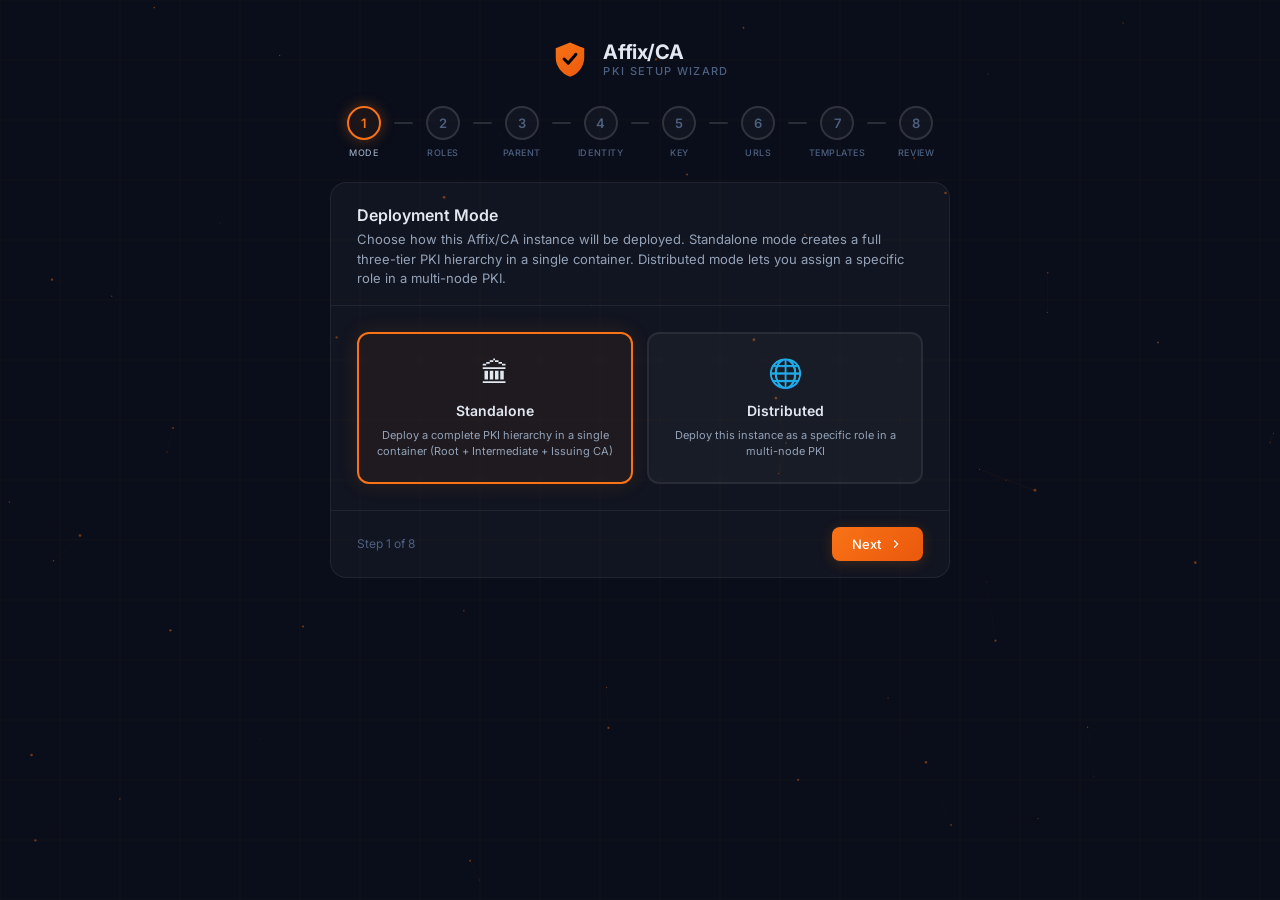
==== commit 3671c90b: "Updated join process and added a decom process" ====
--- a/AffixCA/shared/ui/setup.html
+++ b/AffixCA/shared/ui/setup.html
@@ -695,8 +695,17 @@
         <div class="fg">
           <div class="fgroup">
             <label>Parent CA URL *</label>
-            <input id="f-parent-url" type="url" placeholder="https://root-ca.example.com:8080" />
+            <input id="f-parent-url" type="url" placeholder="https://root-ca.example.com:8443" />
             <span class="hint">The base URL of the parent Affix/CA instance that will sign this CA's certificate</span>
+          </div>
+          <div class="fgroup" style="margin-top:12px;">
+            <label>Parent Admin Username *</label>
+            <input id="f-parent-user" type="text" placeholder="admin" value="admin" />
+          </div>
+          <div class="fgroup" style="margin-top:8px;">
+            <label>Parent Admin Password *</label>
+            <input id="f-parent-pass" type="password" placeholder="Password for the parent CA admin account" />
+            <span class="hint">Credentials for the parent CA &mdash; required to authorize CSR signing</span>
           </div>
           <button class="btn btn-test" id="btn-test-conn" type="button">
             <svg viewBox="0 0 24 24" fill="none" stroke="currentColor" stroke-width="2" width="14" height="14">
@@ -705,6 +714,42 @@
             </svg>
             Test Connection
           </button>
+          <button class="btn btn-ghost" id="btn-parent-help" type="button" style="margin-top:6px; font-size:12px;">
+            <svg viewBox="0 0 24 24" fill="none" stroke="currentColor" stroke-width="2" width="14" height="14">
+              <circle cx="12" cy="12" r="10"/><path d="M9.09 9a3 3 0 015.83 1c0 2-3 3-3 3"/>
+              <line x1="12" y1="17" x2="12.01" y2="17"/>
+            </svg>
+            Connection Help
+          </button>
+          <div class="conn-help" id="conn-help" style="display:none; margin-top:12px; padding:16px; background:rgba(255,255,255,0.03); border:1px solid var(--border2); border-radius:var(--radius); font-size:13px; line-height:1.6;">
+            <div style="font-weight:600; margin-bottom:8px; color:var(--cyan);">How to connect to the Parent CA</div>
+            <p style="margin-bottom:10px; color:var(--text-mid);">
+              During initial setup, the parent CA uses a self-signed certificate. Both HTTPS and HTTP are supported:
+            </p>
+            <div style="margin-bottom:10px;">
+              <strong style="color:var(--green);">HTTPS (recommended)</strong>
+              <span style="color:var(--text-mid);"> &mdash; <code style="font-family:'JetBrains Mono',monospace; font-size:11px; background:rgba(0,0,0,.3); padding:2px 6px; border-radius:4px;">https://&lt;ip-or-hostname&gt;:8443</code></span>
+              <div style="color:var(--text-mid); margin-top:4px; padding-left:12px;">
+                SSL certificate validation is automatically skipped during setup to allow connecting to a parent CA that only has a self-signed web server certificate. This is normal and expected during CA bootstrap.
+              </div>
+            </div>
+            <div style="margin-bottom:10px;">
+              <strong style="color:var(--amber);">HTTP (alternative)</strong>
+              <span style="color:var(--text-mid);"> &mdash; <code style="font-family:'JetBrains Mono',monospace; font-size:11px; background:rgba(0,0,0,.3); padding:2px 6px; border-radius:4px;">http://&lt;ip-or-hostname&gt;:8080</code></span>
+              <div style="color:var(--text-mid); margin-top:4px; padding-left:12px;">
+                The parent CA exposes health, status, signing, and chain endpoints over HTTP on port 8080. Use this if HTTPS connectivity is problematic. Note: CA private keys are never transmitted over this connection &mdash; only the CSR and signed certificate.
+              </div>
+            </div>
+            <div style="margin-bottom:6px;">
+              <strong style="color:var(--text);">DNS vs IP address</strong>
+              <div style="color:var(--text-mid); margin-top:4px; padding-left:12px;">
+                Using a DNS hostname is preferred if available, as it makes the topology easier to manage if IPs change. However, IP addresses work fine. Always include the port number (8443 for HTTPS, 8080 for HTTP).
+              </div>
+            </div>
+            <div style="margin-top:12px; padding:10px; background:rgba(249,115,22,0.08); border:1px solid rgba(249,115,22,0.2); border-radius:8px; color:var(--text-mid); font-size:12px;">
+              <strong style="color:var(--cyan);">Tip:</strong> Make sure the parent CA has completed its own setup before connecting. The parent must be fully initialized with its root certificate generated.
+            </div>
+          </div>
           <div class="conn-result" id="conn-result">
             <div class="conn-title" id="conn-title"></div>
             <div class="conn-detail" id="conn-detail"></div>
@@ -1426,18 +1471,34 @@
   document.getElementById('btn-back-3').addEventListener('click', () => goStep(prevVisibleStep(3)));
   document.getElementById('btn-next-3').addEventListener('click', () => {
     const url = v('f-parent-url').trim();
+    const parentUser = v('f-parent-user').trim();
+    const parentPass = v('f-parent-pass');
+    let ok = true;
+    if (!url) { document.getElementById('f-parent-url').classList.add('err'); ok = false; }
+    if (!parentUser) { document.getElementById('f-parent-user').classList.add('err'); ok = false; }
+    if (!parentPass) { document.getElementById('f-parent-pass').classList.add('err'); ok = false; }
+    if (!ok) return;
+    goStep(nextVisibleStep(3));
+  });
+
+  // Help toggle button
+  document.getElementById('btn-parent-help').addEventListener('click', function() {
+    const help = document.getElementById('conn-help');
+    help.style.display = help.style.display === 'none' ? 'block' : 'none';
+  });
+
+  // Test connection button
+  document.getElementById('btn-test-conn').addEventListener('click', async function() {
+    const url = v('f-parent-url').trim();
+    const parentUser = v('f-parent-user').trim();
+    const parentPass = v('f-parent-pass');
     if (!url) {
       document.getElementById('f-parent-url').classList.add('err');
       return;
     }
-    goStep(nextVisibleStep(3));
-  });
-
-  // Test connection button
-  document.getElementById('btn-test-conn').addEventListener('click', async function() {
-    const url = v('f-parent-url').trim();
-    if (!url) {
-      document.getElementById('f-parent-url').classList.add('err');
+    if (!parentUser || !parentPass) {
+      if (!parentUser) document.getElementById('f-parent-user').classList.add('err');
+      if (!parentPass) document.getElementById('f-parent-pass').classList.add('err');
       return;
     }
     this.disabled = true;
@@ -1449,7 +1510,7 @@
       const res = await fetch('/api/setup/test-parent', {
         method: 'POST',
         headers: { 'Content-Type': 'application/json' },
-        body: JSON.stringify({ parentUrl: url }),
+        body: JSON.stringify({ parentUrl: url, parentUser, parentPass }),
       });
       const data = await res.json();
       result.classList.add('show');
@@ -1458,7 +1519,7 @@
         result.classList.add('success');
         document.getElementById('conn-title').textContent = 'Connection Successful';
         document.getElementById('conn-detail').innerHTML =
-          `CA Name: ${esc(data.name || '\u2014')}<br>` +
+          `CA Name: ${esc(data.caName || data.name || '\u2014')}<br>` +
           `Subject: ${esc(data.subject || '\u2014')}<br>` +
           `Roles: ${esc((data.roles || []).join(', ') || '\u2014')}`;
       } else {
@@ -1553,6 +1614,7 @@
 
     if (needsParent()) {
       rows.push(['Parent CA URL', v('f-parent-url').trim()]);
+      rows.push(['Parent Auth', v('f-parent-user').trim() + ' / ********']);
     }
 
     rows.push(
@@ -1643,7 +1705,9 @@
     const payload = {
       mode: deployMode,
       role: deployMode === 'standalone' ? 'standalone' : distRole,
-      parentUrl: needsParent() ? v('f-parent-url').trim() : undefined,
+      parentUrl:  needsParent() ? v('f-parent-url').trim() : undefined,
+      parentUser: needsParent() ? v('f-parent-user').trim() : undefined,
+      parentPass: needsParent() ? v('f-parent-pass') : undefined,
       subject: {
         o:  v('f-org').trim(),
         cn: v('f-cn').trim(),
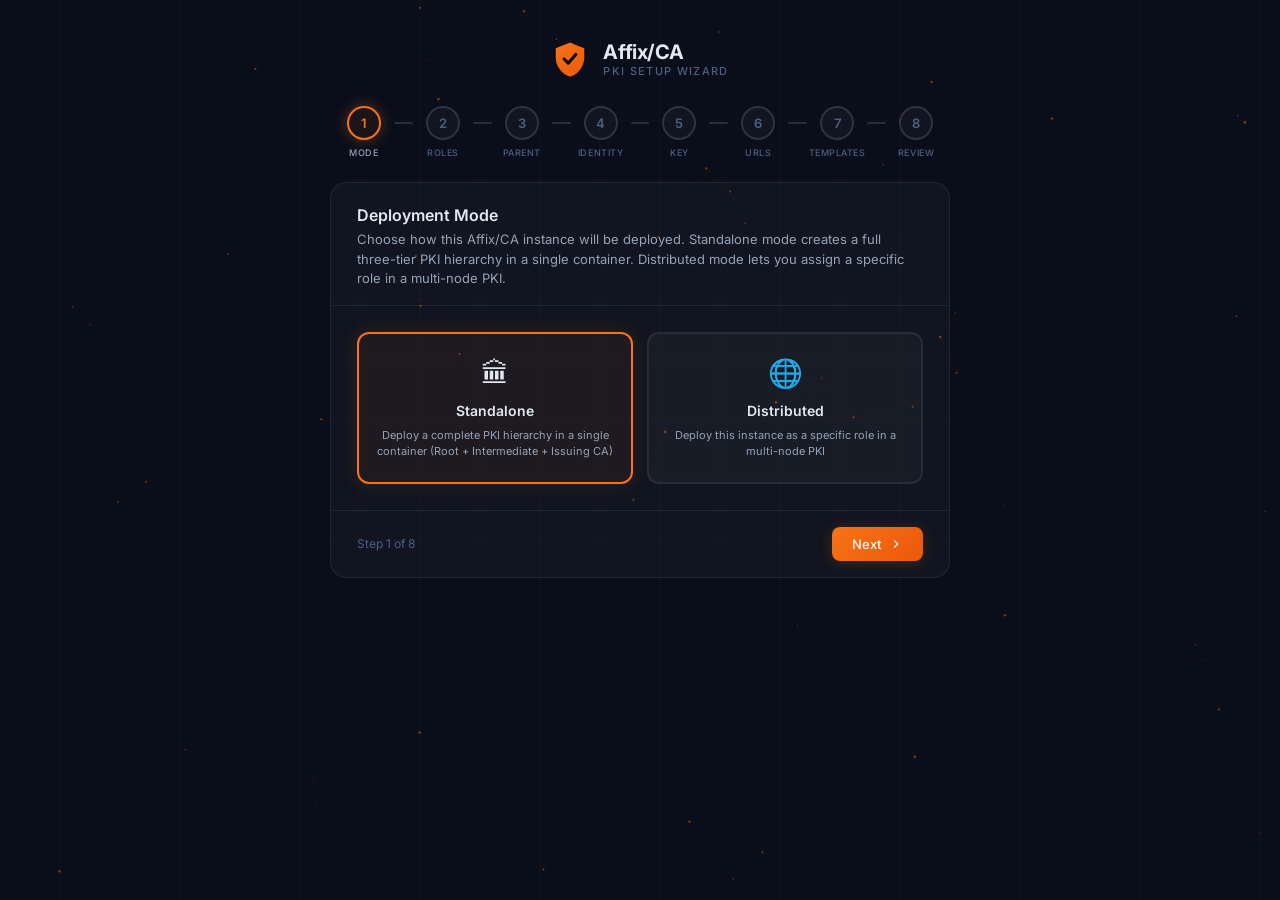
==== commit 45f6eb06: "Too many changes to mention Implemented distributed deployment. Implemented administrative functions" ====
--- a/AffixCA/shared/ui/setup.html
+++ b/AffixCA/shared/ui/setup.html
@@ -686,26 +686,26 @@
     <!-- ================================================================== -->
     <div class="card panel" id="p3">
       <div class="card-head">
-        <div class="card-title">Parent CA Connection</div>
-        <div class="card-desc">
+        <div class="card-title" id="p3-title">Parent CA Connection</div>
+        <div class="card-desc" id="p3-desc">
           This node requires a parent CA to sign its certificate. Provide the URL of the parent CA instance so we can establish the trust chain.
         </div>
       </div>
       <div class="card-body">
         <div class="fg">
           <div class="fgroup">
-            <label>Parent CA URL *</label>
+            <label id="p3-url-label">Parent CA URL *</label>
             <input id="f-parent-url" type="url" placeholder="https://root-ca.example.com:8443" />
-            <span class="hint">The base URL of the parent Affix/CA instance that will sign this CA's certificate</span>
+            <span class="hint" id="p3-url-hint">The base URL of the parent Affix/CA instance that will sign this CA's certificate</span>
           </div>
           <div class="fgroup" style="margin-top:12px;">
-            <label>Parent Admin Username *</label>
+            <label id="p3-user-label">Parent Admin Username *</label>
             <input id="f-parent-user" type="text" placeholder="admin" value="admin" />
           </div>
           <div class="fgroup" style="margin-top:8px;">
-            <label>Parent Admin Password *</label>
+            <label id="p3-pass-label">Parent Admin Password *</label>
             <input id="f-parent-pass" type="password" placeholder="Password for the parent CA admin account" />
-            <span class="hint">Credentials for the parent CA &mdash; required to authorize CSR signing</span>
+            <span class="hint" id="p3-cred-hint">Credentials for the parent CA &mdash; required to authorize CSR signing</span>
           </div>
           <button class="btn btn-test" id="btn-test-conn" type="button">
             <svg viewBox="0 0 24 24" fill="none" stroke="currentColor" stroke-width="2" width="14" height="14">
@@ -747,7 +747,7 @@
               </div>
             </div>
             <div style="margin-top:12px; padding:10px; background:rgba(249,115,22,0.08); border:1px solid rgba(249,115,22,0.2); border-radius:8px; color:var(--text-mid); font-size:12px;">
-              <strong style="color:var(--cyan);">Tip:</strong> Make sure the parent CA has completed its own setup before connecting. The parent must be fully initialized with its root certificate generated.
+              <strong style="color:var(--cyan);">Tip:</strong> Make sure the parent CA has completed its own setup before connecting. The parent must be fully initialized with its certificate generated.
             </div>
           </div>
           <div class="conn-result" id="conn-result">
@@ -1353,8 +1353,42 @@
       this.classList.add('sel');
       radio.checked = true;
       distRole = radio.value;
+      updateParentStepLabels();
     });
   });
+
+  // == Update parent step labels based on selected role ========================
+  function updateParentStepLabels() {
+    const title    = document.getElementById('p3-title');
+    const desc     = document.getElementById('p3-desc');
+    const urlLabel = document.getElementById('p3-url-label');
+    const urlHint  = document.getElementById('p3-url-hint');
+    const urlInput = document.getElementById('f-parent-url');
+    const userLbl  = document.getElementById('p3-user-label');
+    const passLbl  = document.getElementById('p3-pass-label');
+    const credHint = document.getElementById('p3-cred-hint');
+    if (!title) return;
+
+    if (distRole === 'intermediate') {
+      title.textContent    = 'Root CA Connection';
+      desc.textContent     = 'An Intermediate CA must be signed by a Root CA. Provide the URL of your Root CA instance so we can submit a CSR and establish the trust chain.';
+      urlLabel.textContent = 'Root CA URL *';
+      urlInput.placeholder = 'https://root-ca.example.com:8443';
+      urlHint.textContent  = 'The base URL of the Root CA that will sign this Intermediate CA\u2019s certificate';
+      userLbl.textContent  = 'Root CA Admin Username *';
+      passLbl.textContent  = 'Root CA Admin Password *';
+      credHint.innerHTML   = 'Credentials for the <strong>Root CA</strong> &mdash; required to authorize CSR signing';
+    } else if (distRole === 'issuing') {
+      title.textContent    = 'Intermediate CA Connection';
+      desc.textContent     = 'An Issuing CA must be signed by an Intermediate CA. Provide the URL of your Intermediate CA instance so we can submit a CSR and establish the trust chain.';
+      urlLabel.textContent = 'Intermediate CA URL *';
+      urlInput.placeholder = 'https://intermediate-ca.example.com:8443';
+      urlHint.textContent  = 'The base URL of the Intermediate CA that will sign this Issuing CA\u2019s certificate';
+      userLbl.textContent  = 'Intermediate CA Admin Username *';
+      passLbl.textContent  = 'Intermediate CA Admin Password *';
+      credHint.innerHTML   = 'Credentials for the <strong>Intermediate CA</strong> &mdash; required to authorize CSR signing';
+    }
+  }
 
   // == Template cards =========================================================
   document.querySelectorAll('#tpl-grid .tpl-card').forEach(card => {
@@ -1522,6 +1556,25 @@
           `CA Name: ${esc(data.caName || data.name || '\u2014')}<br>` +
           `Subject: ${esc(data.subject || '\u2014')}<br>` +
           `Roles: ${esc((data.roles || []).join(', ') || '\u2014')}`;
+
+        // Pre-fill form fields from parent CA settings
+        const ps = data.parentSubject || {};
+        if (ps.o)  document.getElementById('f-org').value     = ps.o;
+        if (ps.c)  document.getElementById('f-country').value = ps.c;
+        if (ps.st) document.getElementById('f-state').value   = ps.st;
+        if (ps.l)  document.getElementById('f-locality').value = ps.l;
+        if (data.cdpUrl)  document.getElementById('f-cdp-url').value  = data.cdpUrl;
+        if (data.aiaUrl)  document.getElementById('f-aia-url').value  = data.aiaUrl;
+        if (data.ocspUrl) document.getElementById('f-ocsp-url').value = data.ocspUrl;
+
+        // Match parent key algorithm
+        if (data.keyAlgo) {
+          const algoRadio = document.querySelector(`input[name="key-algo"][value="${data.keyAlgo}"]`);
+          if (algoRadio) {
+            algoRadio.checked = true;
+            algoRadio.dispatchEvent(new Event('change', { bubbles: true }));
+          }
+        }
       } else {
         result.classList.add('failure');
         document.getElementById('conn-title').textContent = 'Connection Failed';
@@ -1776,27 +1829,65 @@
     }, algo === 'rsa' && param === '4096' ? 3500 : 1800);
 
     try {
-      const res = await fetch('/api/setup/init', {
-        method:  'POST',
-        headers: { 'Content-Type': 'application/json' },
-        body:    JSON.stringify(payload),
-      });
+      let data = null;
+      let initOk = false;
+      try {
+        const res = await fetch('/api/setup/init', {
+          method:  'POST',
+          headers: { 'Content-Type': 'application/json' },
+          body:    JSON.stringify(payload),
+        });
+        if (res.ok) {
+          data = await res.json().catch(() => null);
+          initOk = true;
+        } else {
+          const body = await res.json().catch(() => ({ error: res.statusText }));
+          throw new Error(body.error || res.statusText);
+        }
+      } catch (fetchErr) {
+        // The server restarts after successful init, which drops the connection.
+        // Network errors (Failed to fetch, connection reset) are expected.
+        if (fetchErr.message && (
+            fetchErr.message.includes('Failed to fetch') ||
+            fetchErr.message.includes('Load failed') ||
+            fetchErr.message.includes('NetworkError') ||
+            fetchErr.message.includes('network') ||
+            fetchErr.message.includes('ECONNRESET') ||
+            fetchErr.message.includes('aborted'))) {
+          logLine('Server is restarting\u2026', 'active');
+          initOk = true;
+        } else {
+          throw fetchErr;
+        }
+      }
+
       clearInterval(ticker);
 
-      if (!res.ok) {
-        const body = await res.json().catch(() => ({ error: res.statusText }));
-        throw new Error(body.error || res.statusText);
+      if (initOk) {
+        // Wait for server to come back up after restart
+        logLine('Waiting for server to come back online\u2026', 'active');
+        let ready = false;
+        for (let attempt = 0; attempt < 30; attempt++) {
+          await new Promise(r => setTimeout(r, 2000));
+          try {
+            const healthRes = await fetch('/api/health', { signal: AbortSignal.timeout(3000) });
+            if (healthRes.ok) {
+              const health = await healthRes.json();
+              if (health.initialized) { ready = true; break; }
+            }
+          } catch (_) { /* server not yet up */ }
+        }
+        if (!ready) throw new Error('Server did not come back online after initialization.');
+
+        // Complete all log messages
+        while (mi < messages.length) logLine(messages[mi++], 'done');
+        logLine('');
+        logLine('PKI initialization complete.', 'done');
+        sub.textContent = 'All certificates generated and installed.';
+
+        await new Promise(r => setTimeout(r, 900));
+        showSuccess(data || { success: true, mode: deployMode, roles: [distRole] });
       }
-      const data = await res.json();
-
-      // Complete all log messages
-      while (mi < messages.length) logLine(messages[mi++], 'done');
-      logLine('');
-      logLine('PKI initialization complete.', 'done');
-      sub.textContent = 'All certificates generated and installed.';
-
-      await new Promise(r => setTimeout(r, 900));
-      showSuccess(data);
 
     } catch (err) {
       clearInterval(ticker);
